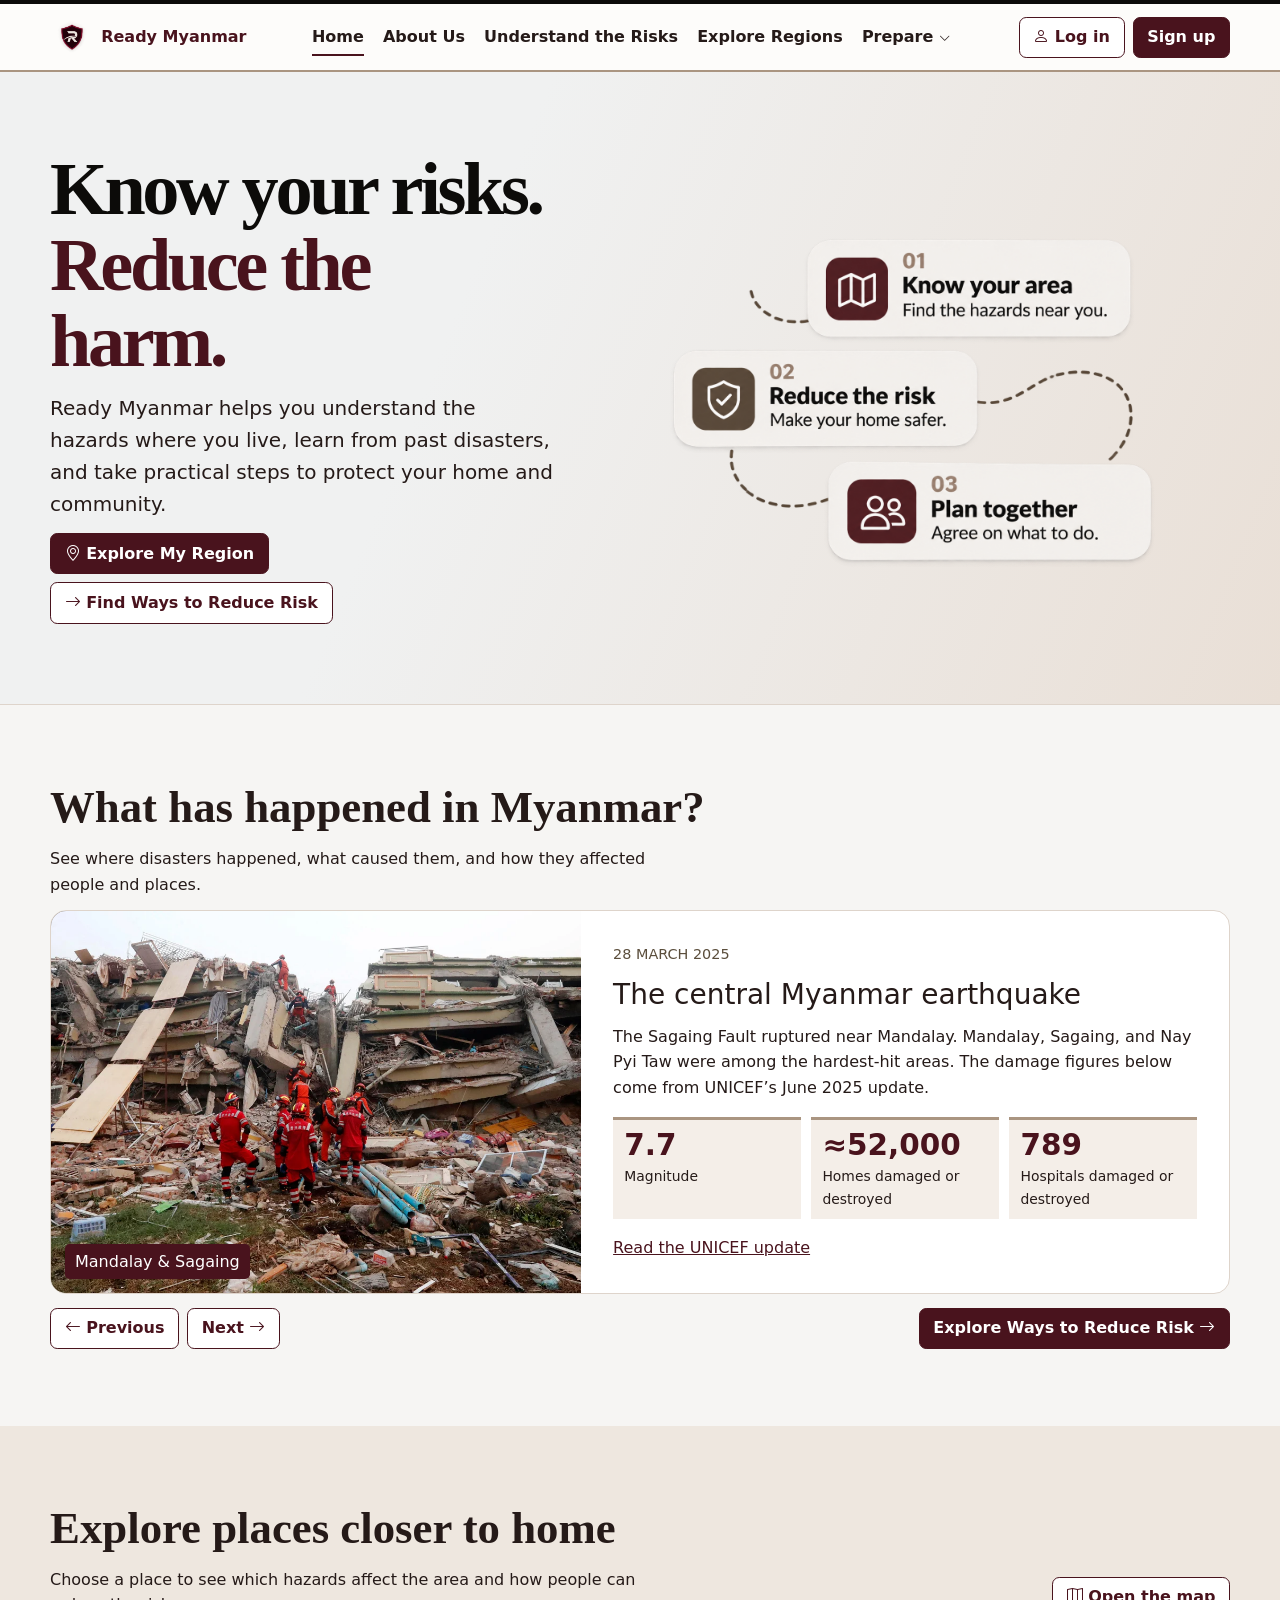
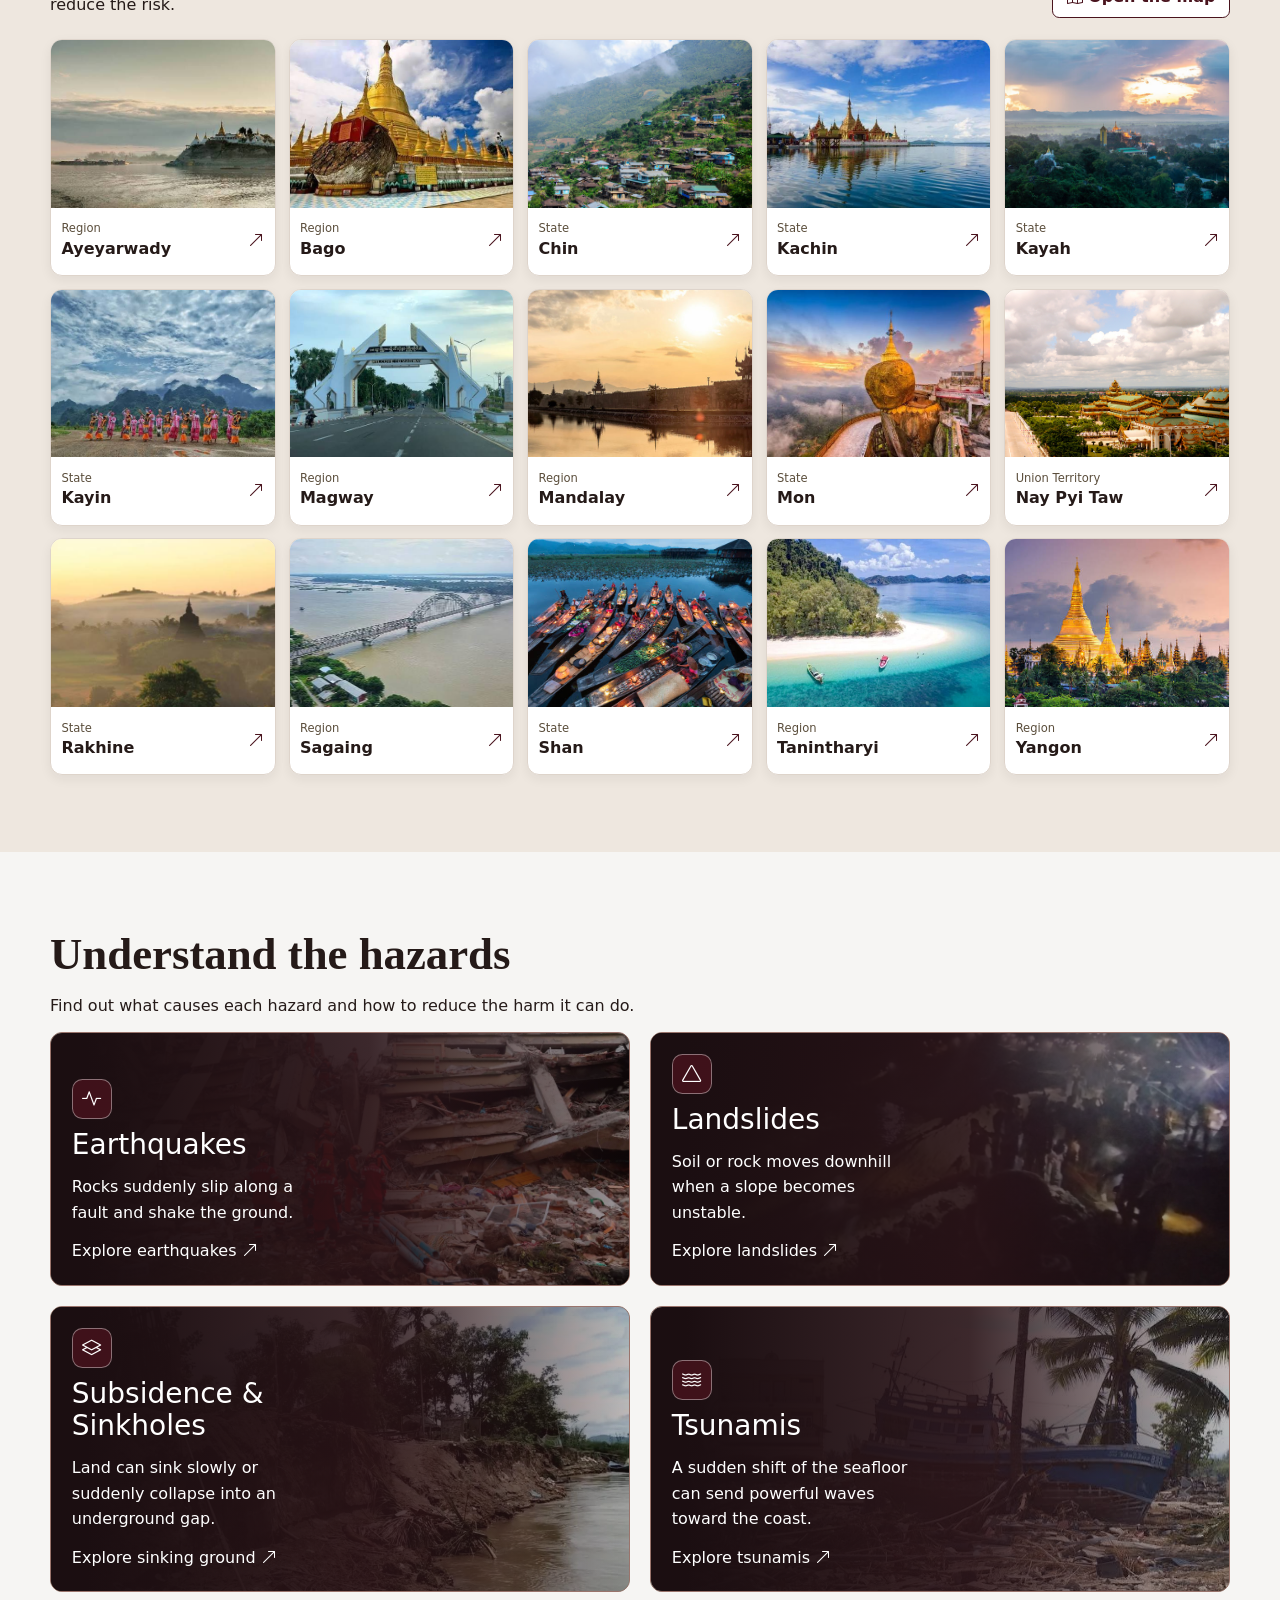
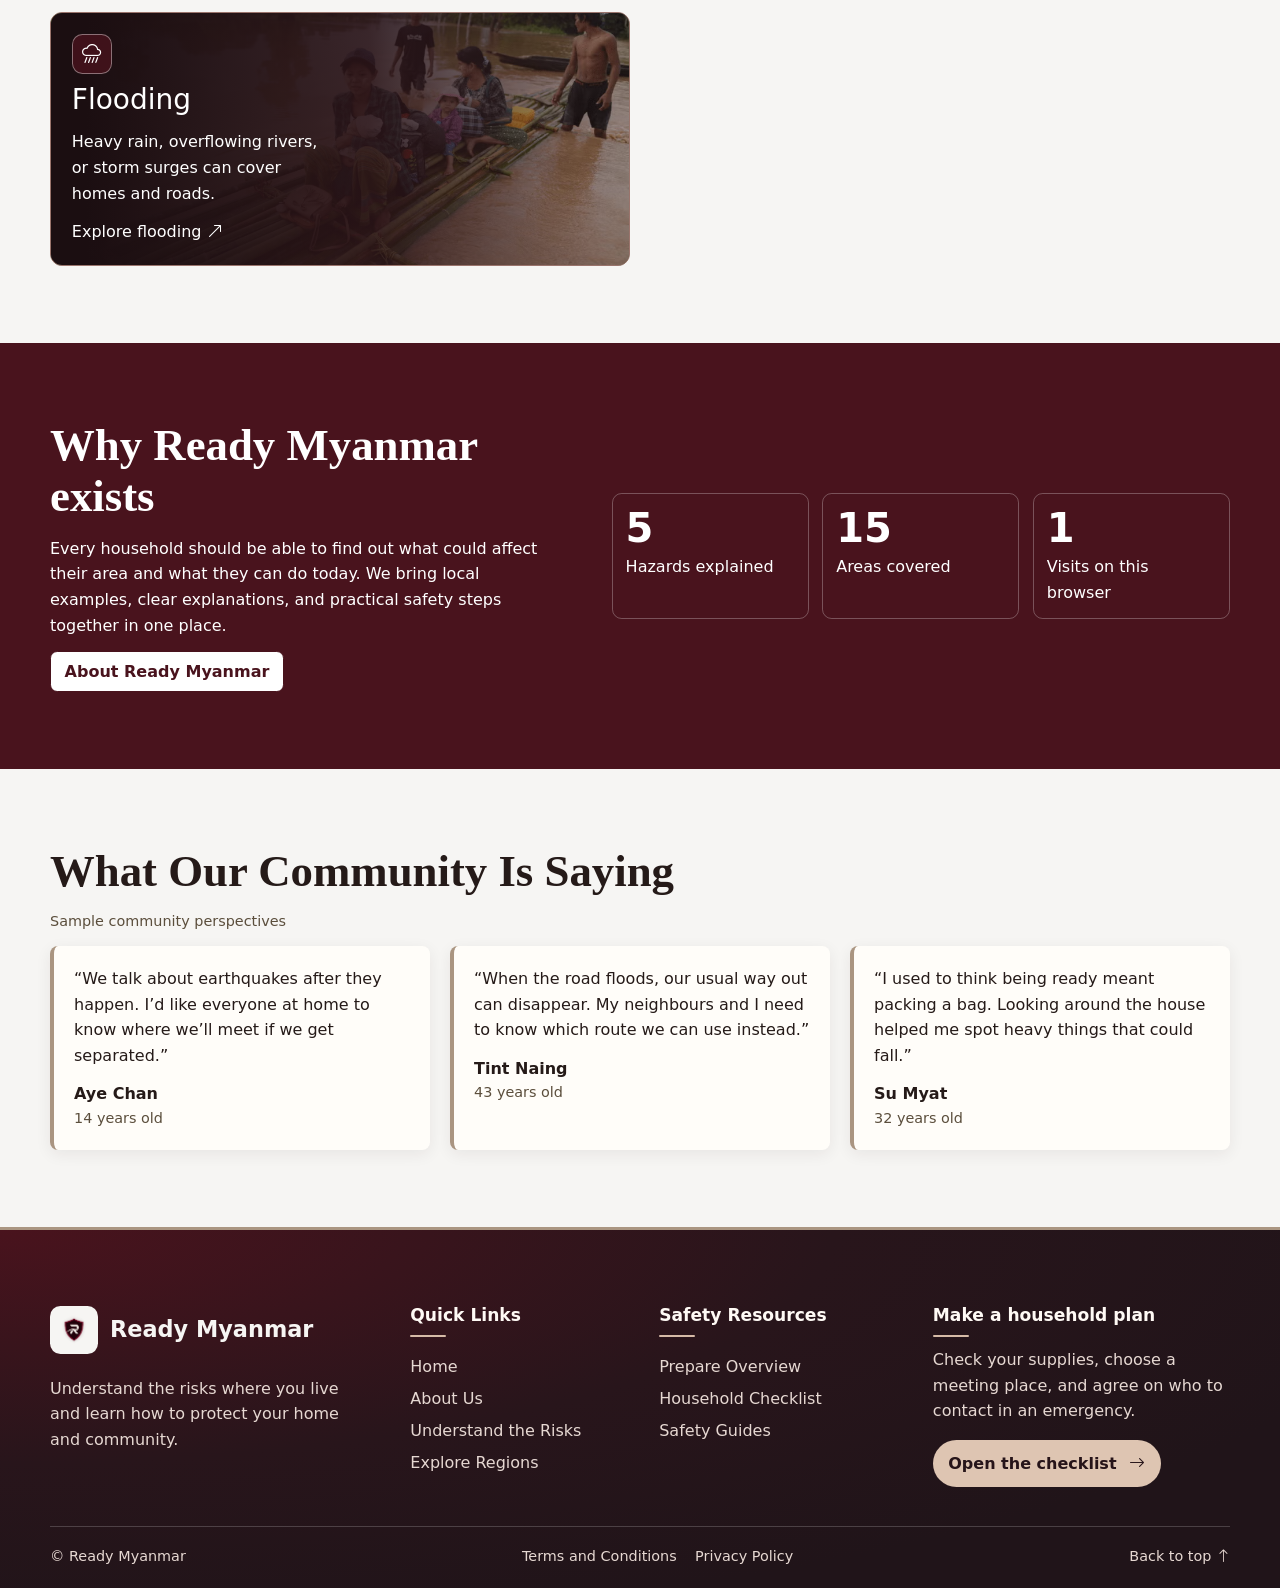
==== index.html @ cfaf2994 "Add files via upload" ====
<!DOCTYPE html>
<html lang="en">
<head>
    <meta charset="UTF-8">
    <meta name="viewport" content="width=device-width, initial-scale=1">
    <meta name="description" content="Explore Myanmar's disaster risks and find practical ways to reduce harm at home and in your community.">
    <title>Ready Myanmar | Reduce Disaster Risk</title>

    <link rel="icon" href="images/ready-myanmar-logo.png">
    <link rel="stylesheet" href="https://cdn.jsdelivr.net/npm/bootstrap@5.3.3/dist/css/bootstrap.min.css">
    <link rel="stylesheet" href="https://cdn.jsdelivr.net/npm/bootstrap-icons@1.11.3/font/bootstrap-icons.min.css">
    <link rel="stylesheet" href="https://cdn.jsdelivr.net/npm/aos@2.3.4/dist/aos.css">
    <link rel="stylesheet" href="style.css">

    <script src="https://cdn.jsdelivr.net/npm/aos@2.3.4/dist/aos.js" defer></script>
    <script src="script.js" defer></script>
</head>

<body id="top">
    <a class="skip-link" href="#main">Skip to content</a>

    <header id="siteHeader">
        <nav class="site-nav" aria-label="Main navigation">
            <div class="container nav-layout">
                <a class="site-brand" href="index.html">
                    <img class="site-logo" src="images/ready-myanmar-logo.png" width="44" height="44" alt="">
                    <span>Ready Myanmar</span>
                </a>

                <button class="btn btn-outline-success menu-button" id="menuButton" type="button"
                    aria-controls="mainMenu" aria-expanded="false">
                    <i class="bi bi-list" aria-hidden="true"></i> Menu
                </button>

                <div class="main-menu" id="mainMenu">
                    <ul class="nav-list">
                        <li><a class="menu-link" href="index.html">Home</a></li>
                        <li><a class="menu-link" href="about us.html">About Us</a></li>
                        <li><a class="menu-link" href="risk.html">Understand the Risks</a></li>
                        <li><a class="menu-link" href="region.html">Explore Regions</a></li>
                        <li>
                            <details class="nav-dropdown">
                                <summary class="menu-link">
                                    Prepare <i class="bi bi-chevron-down" aria-hidden="true"></i>
                                </summary>
                                <div class="dropdown-panel">
                                    <a href="prepare.html">Prepare Overview</a>
                                    <a href="list.html">Household Checklist</a>
                                    <a href="guide.html">Safety Guides</a>
                                </div>
                            </details>
                        </li>
                    </ul>

                    <div class="d-flex flex-wrap align-items-center gap-2 button-row" id="guestActions">
                        <button class="btn btn-outline-success" type="button" data-open="loginDialog">
                            <i class="bi bi-person" aria-hidden="true"></i> Log in
                        </button>
                        <button class="btn btn-success" type="button" data-open="signupDialog">
                            Sign up
                        </button>
                    </div>

                    <details class="nav-dropdown account-menu" id="memberActions" hidden>
                        <summary class="btn btn-outline-success account-toggle">
                            <span class="account-initial" id="accountInitial" aria-hidden="true"></span>
                            <span id="accountName"></span>
                            <i class="bi bi-chevron-down" aria-hidden="true"></i>
                        </summary>
                        <div class="dropdown-panel">
                            <button type="button" data-open="signupDialog">
                                <i class="bi bi-person-plus" aria-hidden="true"></i> Create new account
                            </button>
                            <button type="button" id="logoutButton">
                                <i class="bi bi-box-arrow-right" aria-hidden="true"></i> Log out
                            </button>
                        </div>
                    </details>
                </div>
            </div>
        </nav>

        <dialog class="site-dialog" id="loginDialog" aria-labelledby="loginHeading">
            <div class="dialog-heading">
                <h2 id="loginHeading">Log in</h2>
                <button class="dialog-close" type="button" data-close>
                    <i class="bi bi-x-lg" aria-hidden="true"></i> Close
                </button>
            </div>

            <form class="account-form" data-auth="login" novalidate>
                <label for="loginEmail">Email</label>
                <input class="form-control" id="loginEmail" name="email" type="email"
                    autocomplete="email" maxlength="254" required>

                <label for="loginPassword">Password</label>
                <input class="form-control" id="loginPassword" name="password" type="password"
                    autocomplete="current-password" maxlength="128" required>

                <button class="btn btn-success" type="submit">Log in</button>
            </form>
        </dialog>

        <dialog class="site-dialog" id="signupDialog" aria-labelledby="signupHeading">
            <div class="dialog-heading">
                <h2 id="signupHeading">Create an account</h2>
                <button class="dialog-close" type="button" data-close>
                    <i class="bi bi-x-lg" aria-hidden="true"></i> Close
                </button>
            </div>

            <p>Use a test password. This demo account is saved in this browser.</p>

            <form class="account-form" data-auth="signup" novalidate>
                <label for="signupName">Name</label>
                <input class="form-control" id="signupName" name="displayName"
                    autocomplete="name" maxlength="50" required>

                <label for="signupEmail">Email</label>
                <input class="form-control" id="signupEmail" name="email" type="email"
                    autocomplete="email" maxlength="254" required>

                <label for="signupPassword">Password (at least 8 characters)</label>
                <input class="form-control" id="signupPassword" name="password" type="password"
                    autocomplete="new-password" minlength="8" maxlength="128" required>

                <label for="signupConfirm">Confirm password</label>
                <input class="form-control" id="signupConfirm" name="confirmation" type="password"
                    autocomplete="new-password" maxlength="128" required>

                <button class="btn btn-success" type="submit">Create account</button>
            </form>
        </dialog>
    </header>

    <main id="main">
        <section class="home-hero">
            <div class="container page-section">
                <div class="split-layout">
                    <div class="split-column" data-aos="fade-up">
                        <h1 class="hero-title">Know your risks.<br><span>Reduce the harm.</span></h1>
                        <p class="lead">Ready Myanmar helps you understand the hazards where you live, learn from past disasters, and take practical steps to protect your home and community.</p>

                        <div class="d-flex flex-wrap align-items-center gap-2 button-row">
                            <a class="btn btn-success" href="region.html">
                                <i class="bi bi-geo-alt" aria-hidden="true"></i> Explore My Region
                            </a>
                            <a class="btn btn-outline-success" href="prepare.html">
                                <i class="bi bi-arrow-right" aria-hidden="true"></i> Find Ways to Reduce Risk
                            </a>
                        </div>
                    </div>

                    <figure class="guide-frame" data-aos="fade-up" data-aos-delay="100">
                        <img src="images/ready-myanmar-guide.png" width="1536" height="1024"
                            fetchpriority="high"
                            alt="Know your area: find the hazards near you. Reduce the risk: make your home safer. Plan together: agree on what to do.">
                    </figure>
                </div>
            </div>
        </section>

        <section class="container page-section" aria-labelledby="eventsHeading">
            <div data-aos="fade-up">
                <h2 class="section-title" id="eventsHeading">What has happened in Myanmar?</h2>
                <p class="home-intro">See where disasters happened, what caused them, and how they affected people and places.</p>
            </div>

            <div id="eventSlider" role="region" aria-label="Five Myanmar hazard examples">
                <article class="slide-panel">
                    <div class="home-story">
                        <figure class="story-photo">
                            <img src="images/disaster earthquake 01 homepage.jpg" alt="Photograph showing earthquake damage">
                            <figcaption>Mandalay &amp; Sagaing</figcaption>
                        </figure>

                        <div class="story-copy">
                            <p class="story-date">28 March 2025</p>
                            <h3>The central Myanmar earthquake</h3>
                            <p>The Sagaing Fault ruptured near Mandalay. Mandalay, Sagaing, and Nay Pyi Taw were among the hardest-hit areas. The damage figures below come from UNICEF’s June 2025 update.</p>

                            <dl class="event-stats">
                                <div>
                                    <dt><span data-count="7.7">7.7</span></dt>
                                    <dd>Magnitude</dd>
                                </div>
                                <div>
                                    <dt>≈<span data-count="52000">52,000</span></dt>
                                    <dd>Homes damaged or destroyed</dd>
                                </div>
                                <div>
                                    <dt><span data-count="789">789</span></dt>
                                    <dd>Hospitals damaged or destroyed</dd>
                                </div>
                            </dl>

                            <a href="https://myanmar.un.org/en/296356-unicef-myanmar-earthquake-flash-update-no-15">Read the UNICEF update</a>
                        </div>
                    </div>
                </article>

                <article class="slide-panel" hidden>
                    <div class="home-story">
                        <figure class="story-photo">
                            <img src="images/hpakant-landslide.jpg" alt="Photograph illustrating an unstable slope">
                            <figcaption>Hpakant, Kachin</figcaption>
                        </figure>

                        <div class="story-copy">
                            <p class="story-date">2 July 2020</p>
                            <h3>The Hpakant landslide</h3>
                            <p>A slope collapsed at the Wai Khar jade mine. Heavy rain can weaken slopes, and excavation can change their stability. People working or living below unstable slopes are especially exposed.</p>

                            <dl class="event-stats">
                                <div>
                                    <dt>≥<span data-count="172">172</span></dt>
                                    <dd>Miners died</dd>
                                </div>
                                <div>
                                    <dt><span data-count="20">20</span></dt>
                                    <dd>Years of changes at the mine studied</dd>
                                </div>
                            </dl>

                            <a href="https://earthobservatory.sg/research/publications/the-2020-hpakant-jade-mine-disaster-myanmar-a-multi-sensor-investigation-for-slope-failure">Read the landslide investigation</a><br>
                            <a href="https://www.earth.sinica.edu.tw/index.php/en/research/fields/detail/51">See how researchers studied the site</a>
                        </div>
                    </div>
                </article>

                <article class="slide-panel" hidden>
                    <div class="home-story">
                        <figure class="story-photo">
                            <img src="images/yangon-subsidence.jpg" alt="Photograph illustrating how sinking ground can affect built-up areas">
                            <figcaption>Yangon</figcaption>
                        </figure>

                        <div class="story-copy">
                            <p class="story-date">Study published in 2018</p>
                            <h3>Sinking ground in Yangon</h3>
                            <p>Satellite measurements showed that parts of Yangon were slowly sinking. Researchers linked much of this movement to groundwater pumping. A sinkhole can form if water dissolves rock below the surface and the ground gives way.</p>

                            <dl class="event-stats">
                                <div>
                                    <dt><span data-count="4">4</span></dt>
                                    <dd>Zones with marked differences in ground movement</dd>
                                </div>
                                <div>
                                    <dt>&gt;<span data-count="20">20</span></dt>
                                    <dd>mm per year difference in vertical movement in those zones</dd>
                                </div>
                            </dl>

                            <a href="https://research.tudelft.nl/en/publications/monitoring-land-subsidence-in-yangon-myanmar-using-sentinel-1-per/">Read the Yangon study</a>
                        </div>
                    </div>
                </article>

                <article class="slide-panel" hidden>
                    <div class="home-story">
                        <figure class="story-photo">
                            <img src="images/tsunami-coast.jpg" alt="Photograph of a low-lying coastal area">
                            <figcaption>Ayeyarwady Delta &amp; Tanintharyi coast</figcaption>
                        </figure>

                        <div class="story-copy">
                            <p class="story-date">26 December 2004</p>
                            <h3>The Indian Ocean tsunami</h3>
                            <p>A major undersea earthquake off Sumatra moved the seafloor and sent waves across the Indian Ocean. In low-lying coastal communities, those waves can carry water far inland.</p>

                            <dl class="event-stats">
                                <div>
                                    <dt><span data-count="0.4">0.4</span>–<span data-count="2.9">2.9</span></dt>
                                    <dd>Metres of measured tsunami height</dd>
                                </div>
                                <div>
                                    <dt><span data-count="22">22</span></dt>
                                    <dd>Sites surveyed along Myanmar’s coast</dd>
                                </div>
                            </dl>

                            <a href="https://link.springer.com/article/10.1186/BF03353384">Read the coastal survey</a>
                        </div>
                    </div>
                </article>

                <article class="slide-panel" hidden>
                    <div class="home-story">
                        <figure class="story-photo">
                            <img src="images/disaster flooding 02 homepage.jpg" alt="Photograph showing flood impacts">
                            <figcaption>Bago, Kayin, Mandalay &amp; other areas</figcaption>
                        </figure>

                        <div class="story-copy">
                            <p class="story-date">September 2024</p>
                            <h3>Floods after heavy monsoon rain</h3>
                            <p>Heavy monsoon rain and the remnants of Typhoon Yagi caused widespread flooding. Low-lying areas and riverside communities are particularly exposed when water rises. These figures come from the UN’s 27 September 2024 report.</p>

                            <dl class="event-stats">
                                <div>
                                    <dt>≈<span data-count="1000000">1,000,000</span></dt>
                                    <dd>People affected</dd>
                                </div>
                                <div>
                                    <dt><span data-count="70">70</span></dt>
                                    <dd>Townships affected</dd>
                                </div>
                                <div>
                                    <dt>&gt;<span data-count="360">360</span></dt>
                                    <dd>Reported drowning deaths</dd>
                                </div>
                            </dl>

                            <a href="https://myanmar.un.org/en/279958-myanmar-flood-situation-report-3-27-september-2024">Read the UN flood report</a>
                        </div>
                    </div>
                </article>
            </div>

            <div class="d-flex flex-wrap align-items-center gap-2 button-row event-controls">
                <button class="btn btn-outline-success" type="button" data-slider="eventSlider"
                    data-direction="-1" aria-controls="eventSlider">
                    <i class="bi bi-arrow-left" aria-hidden="true"></i> Previous
                </button>
                <button class="btn btn-outline-success" type="button" data-slider="eventSlider"
                    data-direction="1" aria-controls="eventSlider">
                    Next <i class="bi bi-arrow-right" aria-hidden="true"></i>
                </button>
                <a class="btn btn-success prepare-link" href="prepare.html">
                    Explore Ways to Reduce Risk <i class="bi bi-arrow-right" aria-hidden="true"></i>
                </a>
            </div>
        </section>

        <section class="home-tinted page-section" aria-labelledby="regionsHeading">
            <div class="container">
                <div class="section-heading">
                    <div>
                        <h2 class="section-title" id="regionsHeading">Explore places closer to home</h2>
                        <p class="home-intro">Choose a place to see which hazards affect the area and how people can reduce the risk.</p>
                    </div>
                    <a class="btn btn-outline-success" href="region.html">
                        <i class="bi bi-map" aria-hidden="true"></i> Open the map
                    </a>
                </div>

                <div class="home-region-grid" data-aos="fade-up">
                    <a class="region-tile" href="region.html#ayeyarwady">
                        <img src="images/ayeyarwady.jpg" alt="" loading="lazy">
                        <div class="region-label">
                            <div><small>Region</small><strong>Ayeyarwady</strong></div>
                            <i class="bi bi-arrow-up-right" aria-hidden="true"></i>
                        </div>
                    </a>
                    <a class="region-tile" href="region.html#bago">
                        <img src="images/bago.jpg" alt="" loading="lazy">
                        <div class="region-label">
                            <div><small>Region</small><strong>Bago</strong></div>
                            <i class="bi bi-arrow-up-right" aria-hidden="true"></i>
                        </div>
                    </a>
                    <a class="region-tile" href="region.html#chin">
                        <img src="images/chin.jpg" alt="" loading="lazy">
                        <div class="region-label">
                            <div><small>State</small><strong>Chin</strong></div>
                            <i class="bi bi-arrow-up-right" aria-hidden="true"></i>
                        </div>
                    </a>
                    <a class="region-tile" href="region.html#kachin">
                        <img src="images/kachin.jpg" alt="" loading="lazy">
                        <div class="region-label">
                            <div><small>State</small><strong>Kachin</strong></div>
                            <i class="bi bi-arrow-up-right" aria-hidden="true"></i>
                        </div>
                    </a>
                    <a class="region-tile" href="region.html#kayah">
                        <img src="images/kayah.jpg" alt="" loading="lazy">
                        <div class="region-label">
                            <div><small>State</small><strong>Kayah</strong></div>
                            <i class="bi bi-arrow-up-right" aria-hidden="true"></i>
                        </div>
                    </a>
                    <a class="region-tile" href="region.html#kayin">
                        <img src="images/kayin.jpg" alt="" loading="lazy">
                        <div class="region-label">
                            <div><small>State</small><strong>Kayin</strong></div>
                            <i class="bi bi-arrow-up-right" aria-hidden="true"></i>
                        </div>
                    </a>
                    <a class="region-tile" href="region.html#magway">
                        <img src="images/magway.jpg" alt="" loading="lazy">
                        <div class="region-label">
                            <div><small>Region</small><strong>Magway</strong></div>
                            <i class="bi bi-arrow-up-right" aria-hidden="true"></i>
                        </div>
                    </a>
                    <a class="region-tile" href="region.html#mandalay">
                        <img src="images/mandalay.jpg" alt="" loading="lazy">
                        <div class="region-label">
                            <div><small>Region</small><strong>Mandalay</strong></div>
                            <i class="bi bi-arrow-up-right" aria-hidden="true"></i>
                        </div>
                    </a>
                    <a class="region-tile" href="region.html#mon">
                        <img src="images/mon.jpg" alt="" loading="lazy">
                        <div class="region-label">
                            <div><small>State</small><strong>Mon</strong></div>
                            <i class="bi bi-arrow-up-right" aria-hidden="true"></i>
                        </div>
                    </a>
                    <a class="region-tile" href="region.html#nay-pyi-taw">
                        <img src="images/nay-pyi-taw.jpg" alt="" loading="lazy">
                        <div class="region-label">
                            <div><small>Union Territory</small><strong>Nay Pyi Taw</strong></div>
                            <i class="bi bi-arrow-up-right" aria-hidden="true"></i>
                        </div>
                    </a>
                    <a class="region-tile" href="region.html#rakhine">
                        <img src="images/rakhine.jpg" alt="" loading="lazy">
                        <div class="region-label">
                            <div><small>State</small><strong>Rakhine</strong></div>
                            <i class="bi bi-arrow-up-right" aria-hidden="true"></i>
                        </div>
                    </a>
                    <a class="region-tile" href="region.html#sagaing">
                        <img src="images/sagaing.jpg" alt="" loading="lazy">
                        <div class="region-label">
                            <div><small>Region</small><strong>Sagaing</strong></div>
                            <i class="bi bi-arrow-up-right" aria-hidden="true"></i>
                        </div>
                    </a>
                    <a class="region-tile" href="region.html#shan">
                        <img src="images/shan.jpg" alt="" loading="lazy">
                        <div class="region-label">
                            <div><small>State</small><strong>Shan</strong></div>
                            <i class="bi bi-arrow-up-right" aria-hidden="true"></i>
                        </div>
                    </a>
                    <a class="region-tile" href="region.html#tanintharyi">
                        <img src="images/tanintharyi.jpg" alt="" loading="lazy">
                        <div class="region-label">
                            <div><small>Region</small><strong>Tanintharyi</strong></div>
                            <i class="bi bi-arrow-up-right" aria-hidden="true"></i>
                        </div>
                    </a>
                    <a class="region-tile" href="region.html#yangon">
                        <img src="images/yangon.jpg" alt="" loading="lazy">
                        <div class="region-label">
                            <div><small>Region</small><strong>Yangon</strong></div>
                            <i class="bi bi-arrow-up-right" aria-hidden="true"></i>
                        </div>
                    </a>
                </div>
            </div>
        </section>

        <section class="container page-section" aria-labelledby="hazardsHeading">
            <h2 class="section-title" id="hazardsHeading">Understand the hazards</h2>
            <p class="home-intro">Find out what causes each hazard and how to reduce the harm it can do.</p>

            <div class="card-grid" data-aos="fade-up">
                <a class="hazard-tile" href="risk.html#earthquakes">
                    <img src="images/disaster earthquake 01 homepage.jpg" alt="" loading="lazy">
                    <div>
                        <i class="bi bi-activity hazard-icon" aria-hidden="true"></i>
                        <h3>Earthquakes</h3>
                        <p>Rocks suddenly slip along a fault and shake the ground.</p>
                        <span>Explore earthquakes <i class="bi bi-arrow-up-right" aria-hidden="true"></i></span>
                    </div>
                </a>

                <a class="hazard-tile" href="risk.html#landslides">
                    <img src="images/hpakant-landslide.jpg" alt="" loading="lazy">
                    <div>
                        <i class="bi bi-triangle hazard-icon" aria-hidden="true"></i>
                        <h3>Landslides</h3>
                        <p>Soil or rock moves downhill when a slope becomes unstable.</p>
                        <span>Explore landslides <i class="bi bi-arrow-up-right" aria-hidden="true"></i></span>
                    </div>
                </a>

                <a class="hazard-tile" href="risk.html#subsidence">
                    <img src="images/yangon-subsidence.jpg" alt="" loading="lazy">
                    <div>
                        <i class="bi bi-layers hazard-icon" aria-hidden="true"></i>
                        <h3>Subsidence &amp; Sinkholes</h3>
                        <p>Land can sink slowly or suddenly collapse into an underground gap.</p>
                        <span>Explore sinking ground <i class="bi bi-arrow-up-right" aria-hidden="true"></i></span>
                    </div>
                </a>

                <a class="hazard-tile" href="risk.html#tsunamis">
                    <img src="images/tsunami-coast.jpg" alt="" loading="lazy">
                    <div>
                        <i class="bi bi-water hazard-icon" aria-hidden="true"></i>
                        <h3>Tsunamis</h3>
                        <p>A sudden shift of the seafloor can send powerful waves toward the coast.</p>
                        <span>Explore tsunamis <i class="bi bi-arrow-up-right" aria-hidden="true"></i></span>
                    </div>
                </a>

                <a class="hazard-tile" href="risk.html#flooding">
                    <img src="images/disaster flooding 02 homepage.jpg" alt="" loading="lazy">
                    <div>
                        <i class="bi bi-cloud-rain-heavy hazard-icon" aria-hidden="true"></i>
                        <h3>Flooding</h3>
                        <p>Heavy rain, overflowing rivers, or storm surges can cover homes and roads.</p>
                        <span>Explore flooding <i class="bi bi-arrow-up-right" aria-hidden="true"></i></span>
                    </div>
                </a>
            </div>
        </section>

        <section class="home-purpose page-section" aria-labelledby="purposeHeading">
            <div class="container split-layout">
                <div class="split-column">
                    <h2 class="section-title" id="purposeHeading">Why Ready Myanmar exists</h2>
                    <p>Every household should be able to find out what could affect their area and what they can do today. We bring local examples, clear explanations, and practical safety steps together in one place.</p>
                    <a class="btn btn-light" href="about us.html">About Ready Myanmar</a>
                </div>

                <dl class="site-stats" data-aos="fade-up">
                    <div>
                        <dt><span data-count="5">5</span></dt>
                        <dd>Hazards explained</dd>
                    </div>
                    <div>
                        <dt><span data-count="15">15</span></dt>
                        <dd>Areas covered</dd>
                    </div>
                    <div id="visitStat" hidden>
                        <dt id="visitCount" data-count></dt>
                        <dd>Visits on this browser</dd>
                    </div>
                </dl>
            </div>
        </section>

        <section class="container page-section" aria-labelledby="communityHeading">
            <h2 class="section-title" id="communityHeading">What Our Community Is Saying</h2>
            <p class="community-note">Sample community perspectives</p>

            <div class="card-grid" data-aos="fade-up">
                <figure class="home-quote">
                    <blockquote>“We talk about earthquakes after they happen. I’d like everyone at home to know where we’ll meet if we get separated.”</blockquote>
                    <figcaption>
                        <strong>Aye Chan</strong>
                        <span>14 years old</span>
                    </figcaption>
                </figure>

                <figure class="home-quote">
                    <blockquote>“When the road floods, our usual way out can disappear. My neighbours and I need to know which route we can use instead.”</blockquote>
                    <figcaption>
                        <strong>Tint Naing</strong>
                        <span>43 years old</span>
                    </figcaption>
                </figure>

                <figure class="home-quote">
                    <blockquote>“I used to think being ready meant packing a bag. Looking around the house helped me spot heavy things that could fall.”</blockquote>
                    <figcaption>
                        <strong>Su Myat</strong>
                        <span>32 years old</span>
                    </figcaption>
                </figure>
            </div>
        </section>
    </main>

    <footer class="home-footer">
        <div class="container">
            <div class="footer-layout">
                <div class="footer-intro">
                    <a class="footer-brand" href="index.html">
                        <img src="images/ready-myanmar-logo.png" width="48" height="48" alt="">
                        <span>Ready Myanmar</span>
                    </a>
                    <p>Understand the risks where you live and learn how to protect your home and community.</p>
                </div>

                <nav class="footer-links" aria-labelledby="footerQuickLinks">
                    <h2 class="footer-heading" id="footerQuickLinks">Quick Links</h2>
                    <a href="index.html">Home</a>
                    <a href="about us.html">About Us</a>
                    <a href="risk.html">Understand the Risks</a>
                    <a href="region.html">Explore Regions</a>
                </nav>

                <nav class="footer-links" aria-labelledby="footerResources">
                    <h2 class="footer-heading" id="footerResources">Safety Resources</h2>
                    <a href="prepare.html">Prepare Overview</a>
                    <a href="list.html">Household Checklist</a>
                    <a href="guide.html">Safety Guides</a>
                </nav>

                <div class="footer-action">
                    <h2 class="footer-heading">Make a household plan</h2>
                    <p>Check your supplies, choose a meeting place, and agree on who to contact in an emergency.</p>
                    <a class="footer-cta" href="list.html">
                        Open the checklist <i class="bi bi-arrow-right" aria-hidden="true"></i>
                    </a>
                </div>
            </div>

            <div class="footer-bottom">
                <p>© Ready Myanmar</p>

                <div class="footer-legal">
                    <button class="footer-button" type="button" data-open="termsDialog">Terms and Conditions</button>
                    <button class="footer-button" type="button" data-open="privacyDialog">Privacy Policy</button>
                </div>

                <a class="footer-top" href="#top">
                    Back to top <i class="bi bi-arrow-up" aria-hidden="true"></i>
                </a>
            </div>
        </div>
    </footer>

    <dialog class="site-dialog" id="termsDialog" aria-labelledby="termsHeading">
        <div class="dialog-heading">
            <h2 id="termsHeading">Terms and Conditions</h2>
            <button class="dialog-close" type="button" data-close>
                <i class="bi bi-x-lg" aria-hidden="true"></i> Close
            </button>
        </div>
        <p>Ready Myanmar provides general information about disaster risk. During emergencies, follow local warnings and instructions from emergency responders.</p>
    </dialog>

    <dialog class="site-dialog" id="privacyDialog" aria-labelledby="privacyHeading">
        <div class="dialog-heading">
            <h2 id="privacyHeading">Privacy Policy</h2>
            <button class="dialog-close" type="button" data-close>
                <i class="bi bi-x-lg" aria-hidden="true"></i> Close
            </button>
        </div>
        <p>This site saves demo account details, sign-in status, and your homepage load count in this browser. Clearing this site’s browser data removes those details.</p>
    </dialog>
</body>
</html>
---- style.css ----
:root {
    --ink: #251a18;
    --wine: #49131d;
    --paper: #f6f5f3;
    --line: #ded4cb;
    --night: #0c0b09;
    --taupe: #aa9581;
    --stone: #5b4e3c;
}

*, *::before, *::after { box-sizing: border-box; }
[hidden] { display: none !important; }
html { scroll-padding-top: 5.5rem; }

body {
    margin: 0;
    color: var(--ink);
    background: var(--paper);
    font: 1rem/1.6 system-ui, sans-serif;
}

h1, h2, h3, p, figure, blockquote, dl, dd { margin: 0 0 0.8rem; }
h1, h2, h3 { line-height: 1.15; }
button, input { font: inherit; }
a { color: var(--wine); }
button, summary { cursor: pointer; }

:focus-visible {
    outline: 3px solid #986028;
    outline-offset: 4px;
}

.container {
    width: min(100% - 2rem, 1180px);
    max-width: none;
    margin-inline: auto;
    padding-inline: 0;
}

.skip-link {
    position: fixed;
    z-index: 25;
    padding: 0.75rem;
    background: white;
    transform: translateY(-120%);
}

.skip-link:focus { transform: translateY(0); }

.btn {
    display: inline-block;
    padding: 0.48rem 0.85rem;
    border: 1px solid var(--wine);
    border-radius: 0.45rem;
    background: white;
    color: var(--wine);
    font-weight: 650;
    text-align: center;
    text-decoration: none;
}

.btn:hover { background: #f0e6de; }
.btn-success { background: var(--wine); color: white; }
.btn-success:hover { background: #330d16; color: white; }
.btn:disabled { opacity: 0.65; cursor: wait; }

.button-row {
    display: flex;
    align-items: center;
    flex-wrap: wrap;
    gap: 0.5rem;
}

#siteHeader {
    position: sticky;
    top: 0;
    z-index: 20;
}

.site-nav {
    border-top: 4px solid var(--night);
    border-bottom: 2px solid var(--taupe);
    background: #fdfcfa;
}

.nav-layout {
    display: flex;
    align-items: center;
    justify-content: space-between;
    flex-wrap: wrap;
    gap: 0.65rem;
    padding-block: 0.7rem;
}

.site-brand, .account-toggle {
    display: inline-flex;
    align-items: center;
    gap: 0.45rem;
}

.site-brand {
    font-weight: 750;
    text-decoration: none;
}

.site-logo {
    display: block;
    width: 2.75rem;
    height: 2.75rem;
    flex: 0 0 auto;
    object-fit: contain;
    transition: transform 230ms cubic-bezier(.2, .9, .3, 1.35);
}

.site-brand:hover .site-logo,
.site-brand:focus-visible .site-logo {
    transform: translateY(-3px);
}

.menu-link .bi, .account-toggle > .bi { font-size: 0.72rem; }
.main-menu { display: none; width: 100%; }

.main-menu.is-open {
    display: block;
    max-height: 72vh;
    overflow-y: auto;
}

.nav-list {
    margin: 0 0 0.6rem;
    padding: 0;
    list-style: none;
}

.menu-link {
    position: relative;
    display: inline-block;
    padding: 0.55rem 0.2rem;
    color: var(--ink);
    font-weight: 650;
    text-decoration: none;
}

.menu-link::after {
    position: absolute;
    inset: auto 0.2rem 0.19rem;
    height: 2px;
    background: var(--wine);
    content: "";
    transform: scaleX(0);
    transform-origin: left;
    transition: transform 180ms ease;
}

.menu-link:hover::after,
.menu-link:focus-visible::after,
.menu-link[aria-current="page"]::after,
.nav-dropdown:has([aria-current="page"]) > .menu-link::after {
    transform: scaleX(1);
}

.nav-dropdown { position: relative; }
.nav-dropdown summary { list-style: none; }
.nav-dropdown summary::-webkit-details-marker { display: none; }

.dropdown-panel {
    min-width: 11rem;
    padding: 0.4rem;
    border: 1px solid var(--line);
    border-radius: 0.5rem;
    background: white;
    box-shadow: 0 0.35rem 1rem #251a1818;
}

.dropdown-panel a,
.dropdown-panel button {
    display: block;
    width: 100%;
    padding: 0.45rem 0.6rem;
    border: 0;
    border-radius: 0.3rem;
    background: transparent;
    color: var(--ink);
    text-align: left;
    text-decoration: none;
    white-space: nowrap;
}

.dropdown-panel a:hover,
.dropdown-panel a[aria-current="page"],
.dropdown-panel button:hover {
    background: #f0e6de;
}

.account-menu .dropdown-panel { right: 0; }
.account-toggle { max-width: 100%; }

.account-initial {
    display: grid;
    place-items: center;
    width: 1.8rem;
    height: 1.8rem;
    border-radius: 50%;
    background: var(--wine);
    color: white;
}

#accountName {
    max-width: 7rem;
    overflow: hidden;
    text-overflow: ellipsis;
    white-space: nowrap;
}

.site-dialog {
    width: min(100% - 2rem, 29rem);
    padding: 1.3rem;
    border: 1px solid var(--line);
    border-radius: 0.85rem;
    background: white;
    color: var(--ink);
}

.site-dialog::backdrop { background: #160c12aa; }

.dialog-heading {
    display: flex;
    justify-content: space-between;
    align-items: start;
    gap: 1rem;
}

.dialog-heading h2 { font-size: 1.4rem; }

.dialog-close {
    flex-shrink: 0;
    padding: 0.3rem 0.55rem;
    border: 0;
    border-radius: 0.3rem;
    background: #f0e6de;
    color: var(--ink);
    font-size: 0.9rem;
}

.account-form {
    display: grid;
    gap: 0.35rem;
}

.account-form input {
    width: 100%;
    margin-bottom: 0.45rem;
    padding: 0.45rem 0.6rem;
    border: 1px solid #937966;
    border-radius: 0.35rem;
}

.account-form .btn { justify-self: start; }
.page-section { padding-block: clamp(2.5rem, 6vw, 4.8rem); }
.split-layout, .card-grid { display: grid; gap: 1.25rem; }
.split-layout { align-items: center; gap: 2rem; }
.split-column { min-width: 0; }

.hero-title, .section-title {
    font-family: Georgia, serif;
    font-weight: 700;
}

.hero-title {
    max-width: 14ch;
    color: var(--night);
    font-size: clamp(2.65rem, 5.8vw, 5.3rem);
    letter-spacing: -0.045em;
    line-height: 1.02;
}

.hero-title span { color: var(--wine); }
.section-title { font-size: clamp(1.8rem, 4vw, 2.8rem); }
.lead { font-size: clamp(1.05rem, 2vw, 1.25rem); }
.lead, .home-intro { max-width: 60ch; }

.home-hero {
    border-bottom: 1px solid var(--line);
    background: linear-gradient(112deg, #f0f1f1 36%, #e9dfd6);
}

.guide-frame { margin: 0; }

.guide-frame img {
    display: block;
    width: 100%;
    height: auto;
}

html:not(.has-aos) [data-aos] {
    opacity: 1;
    transform: none;
    pointer-events: auto;
}

.home-story {
    display: grid;
    overflow: hidden;
    border: 1px solid var(--line);
    border-radius: 1rem;
    background: white;
}

.story-copy { padding: clamp(1rem, 3vw, 2rem); }

.story-date, .community-note {
    color: var(--stone);
    font-size: 0.9rem;
}

.story-date { text-transform: uppercase; }

.story-photo {
    position: relative;
    overflow: hidden;
    min-height: 15rem;
    margin: 0;
    background: var(--stone);
}

.story-photo img, .hazard-tile img {
    position: absolute;
    inset: 0;
    display: block;
    width: 100%;
    height: 100%;
    object-fit: cover;
}

.story-photo figcaption {
    position: absolute;
    z-index: 1;
    bottom: 0.85rem;
    left: 0.85rem;
    max-width: calc(100% - 1.7rem);
    padding: 0.3rem 0.65rem;
    border-radius: 0.3rem;
    background: var(--wine);
    color: white;
}

.story-photo::after {
    position: absolute;
    inset: 0;
    background: linear-gradient(110deg, transparent 35%, #ffffff55, transparent 65%);
    content: "";
    pointer-events: none;
    transform: translateX(-115%);
}

@media (hover: hover) and (prefers-reduced-motion: no-preference) {
    .story-photo:hover::after {
        transform: translateX(115%);
        transition: transform 650ms ease;
    }
}

.event-stats {
    display: grid;
    grid-template-columns: repeat(auto-fit, minmax(7.4rem, 1fr));
    gap: 0.65rem;
    margin: 1rem 0;
}

.event-stats > div {
    padding: 0.6rem 0.7rem;
    border-top: 3px solid var(--taupe);
    background: #f4eee8;
}

.event-stats dt, .site-stats dt {
    margin: 0 0 0.2rem;
    color: var(--wine);
    font-size: clamp(1.25rem, 2.3vw, 1.9rem);
    line-height: 1.12;
    font-variant-numeric: tabular-nums;
}

.event-stats dd { margin: 0; font-size: 0.87rem; }
.event-controls { margin-top: 0.85rem; }
.home-tinted { background: #eee7df; }

.section-heading {
    display: flex;
    flex-wrap: wrap;
    align-items: end;
    justify-content: space-between;
    gap: 0.8rem;
    margin-bottom: 1.3rem;
}

.section-heading p { margin-bottom: 0; }

.home-region-grid {
    display: grid;
    grid-template-columns: repeat(auto-fit, minmax(min(100%, 8.2rem), 1fr));
    gap: 0.8rem;
}

.region-tile, .hazard-tile {
    position: relative;
    display: block;
    overflow: hidden;
    border-radius: 0.75rem;
    text-decoration: none;
}

.region-tile {
    border: 1px solid var(--line);
    background: white;
    color: var(--ink);
    box-shadow: 0 0.25rem 0.7rem #251a1810;
    transition: transform 220ms ease, box-shadow 220ms ease;
}

.region-tile img {
    display: block;
    width: 100%;
    height: auto;
    aspect-ratio: 4 / 3;
    object-fit: cover;
    background: var(--taupe);
}

.region-label {
    display: flex;
    align-items: center;
    justify-content: space-between;
    gap: 0.25rem;
    min-height: 4.2rem;
    padding: 0.65rem;
}

.region-label small {
    display: block;
    color: var(--stone);
    font-size: 0.72rem;
    line-height: 1.25;
}

.region-label > i { color: var(--wine); }
.region-tile:hover, .region-tile:focus-visible { color: var(--wine); }

.region-tile:hover {
    transform: translateY(-4px);
    box-shadow: 0 0.6rem 1rem #251a1822;
}

.hazard-tile {
    display: flex;
    align-items: flex-end;
    min-height: 14.5rem;
    padding: 1.3rem;
    border: 1px solid #9a746c;
    background: var(--stone);
    color: white;
    transition: transform 240ms cubic-bezier(.2, .9, .3, 1.3), box-shadow 240ms ease;
}

.hazard-tile::after {
    position: absolute;
    inset: 0;
    background: linear-gradient(90deg, #1b0e11 6%, #291317e8 55%, #2913174d);
    content: "";
}

.hazard-tile > div {
    position: relative;
    z-index: 1;
    max-width: 25ch;
}

.hazard-icon {
    display: inline-grid;
    place-items: center;
    width: 2.5rem;
    height: 2.5rem;
    margin-bottom: 0.65rem;
    border: 1px solid #ffffff66;
    border-radius: 0.65rem;
    background: #49131dcc;
    color: white;
    font-size: 1.2rem;
    transition: transform 240ms ease;
}

.hazard-tile img { transition: transform 260ms ease; }

.hazard-tile:hover, .hazard-tile:focus-visible {
    color: white;
    transform: translateY(-5px);
    box-shadow: 0 0.75rem 1.4rem #251a1833;
}

.hazard-tile:hover img { transform: scale(1.045); }
.hazard-tile:hover .hazard-icon { transform: rotate(-8deg); }
.hazard-tile:hover span:last-child { text-decoration: underline; }

.home-purpose { background: var(--wine); color: white; }

.site-stats {
    display: grid;
    grid-template-columns: repeat(auto-fit, minmax(7.7rem, 1fr));
    gap: 0.85rem;
    margin: 0;
}

.site-stats > div {
    padding: 0.8rem;
    border: 1px solid #ffffff45;
    border-radius: 0.6rem;
}

.site-stats dt { color: white; font-size: 2.5rem; }
.site-stats dd { margin: 0; }

.home-quote {
    height: 100%;
    margin: 0;
    padding: 1.25rem;
    border-left: 4px solid var(--taupe);
    border-radius: 0.5rem;
    background: #fffdf9;
    box-shadow: 0 0.25rem 1rem #251a1812;
}

.home-quote figcaption span {
    display: block;
    color: var(--stone);
    font-size: 0.9rem;
}

.home-footer {
    padding: clamp(2.75rem, 6vw, 4.75rem) 0 1.25rem;
    border-top: 3px solid var(--taupe);
    background: radial-gradient(ellipse at top left, #49131d 0%, #28151b 46%, #201419 80%);
    color: #f6f5f3;
}

.footer-layout {
    display: grid;
    gap: 2rem;
}

.footer-brand {
    display: inline-flex;
    align-items: center;
    gap: 0.75rem;
    color: inherit;
    font-size: 1.4rem;
    font-weight: 750;
    line-height: 1.2;
    text-decoration: none;
}

.footer-brand img {
    width: 3rem;
    height: 3rem;
    padding: 0.3rem;
    border-radius: 0.65rem;
    background: #f6f5f3;
    object-fit: contain;
}

.footer-intro p,
.footer-action p {
    max-width: 33ch;
    margin: 0.9rem 0 0;
    color: #e6d8d2;
}

.footer-links {
    display: grid;
    justify-items: start;
    align-content: start;
    gap: 0.4rem;
}

.footer-heading {
    margin: 0 0 0.65rem;
    color: #fffaf5;
    font-size: 1.07rem;
    font-weight: 750;
}

.footer-heading::after {
    display: block;
    width: 2.25rem;
    height: 2px;
    margin-top: 0.6rem;
    border-radius: 1rem;
    background: #d6bba7;
    content: "";
}

.footer-links a, .footer-top, .footer-button {
    color: #e6d8d2;
    text-decoration: none;
}

.footer-links a:hover, .footer-top:hover, .footer-button:hover {
    color: white;
    text-decoration: underline;
    text-underline-offset: 0.25em;
}

.footer-action p { margin: 0 0 1rem; }

.footer-cta {
    display: inline-flex;
    align-items: center;
    justify-content: space-between;
    gap: 0.8rem;
    padding: 0.62rem 0.9rem;
    border: 1px solid transparent;
    border-radius: 100px;
    background: #dec5b2;
    color: #261419;
    font-weight: 700;
    text-decoration: none;
    transition: background-color 160ms ease;
}

.footer-cta:hover {
    background: #f5dfcc;
    color: #261419;
}

.footer-bottom {
    display: flex;
    align-items: center;
    justify-content: space-between;
    flex-wrap: wrap;
    gap: 0.7rem 1.2rem;
    margin-top: 2.4rem;
    padding-top: 1.15rem;
    border-top: 1px solid #ffffff30;
    color: #e6d8d2;
    font-size: 0.9rem;
}

.footer-bottom p { margin: 0; }

.footer-legal {
    display: flex;
    flex-wrap: wrap;
    gap: 0.45rem 1.15rem;
}

.footer-button {
    padding: 0;
    border: 0;
    background: transparent;
    text-align: left;
}

.home-footer :focus-visible { outline-color: #ffe0ca; }

@media (min-width: 37.5rem) {
    .footer-layout { grid-template-columns: repeat(2, minmax(0, 1fr)); }
}

@media (min-width: 48rem) {
    .home-story { grid-template-columns: 0.9fr 1.1fr; min-height: 22rem; }
    .home-region-grid { grid-template-columns: repeat(5, minmax(0, 1fr)); }
    .card-grid { grid-template-columns: repeat(2, minmax(0, 1fr)); }
    #communityHeading ~ .card-grid { grid-template-columns: repeat(3, minmax(0, 1fr)); }
    .prepare-link { margin-left: auto; }
}

@media (min-width: 62rem) {
    .split-layout {
        grid-template-columns: minmax(0, 0.9fr) minmax(0, 1.1fr);
        gap: 3.5rem;
    }

    .home-hero .page-section { padding-block: 5rem; }
    .menu-button { display: none; }
    .nav-layout { flex-wrap: nowrap; }

    .main-menu, .main-menu.is-open {
        display: flex;
        align-items: center;
        justify-content: space-between;
        gap: 0.8rem;
        flex: 1;
        width: auto;
        max-height: none;
        overflow: visible;
    }

    .nav-list {
        display: flex;
        align-items: center;
        justify-content: center;
        gap: 0.8rem;
        flex: 1;
        margin: 0;
    }

    .dropdown-panel { position: absolute; top: 100%; }

    .footer-layout {
        grid-template-columns: 1.3fr 0.85fr 0.95fr 1.2fr;
        column-gap: clamp(1.4rem, 3vw, 2.8rem);
    }
}

@media (prefers-reduced-motion: reduce) {
    .menu-link::after, .site-logo, .region-tile, .hazard-tile,
    .hazard-tile img, .hazard-icon, .footer-cta {
        transition: none;
    }

    .site-brand:hover .site-logo, .site-brand:focus-visible .site-logo,
    .region-tile:hover, .hazard-tile:hover, .hazard-tile:focus-visible,
    .hazard-tile:hover img, .hazard-tile:hover .hazard-icon {
        transform: none;
    }
}
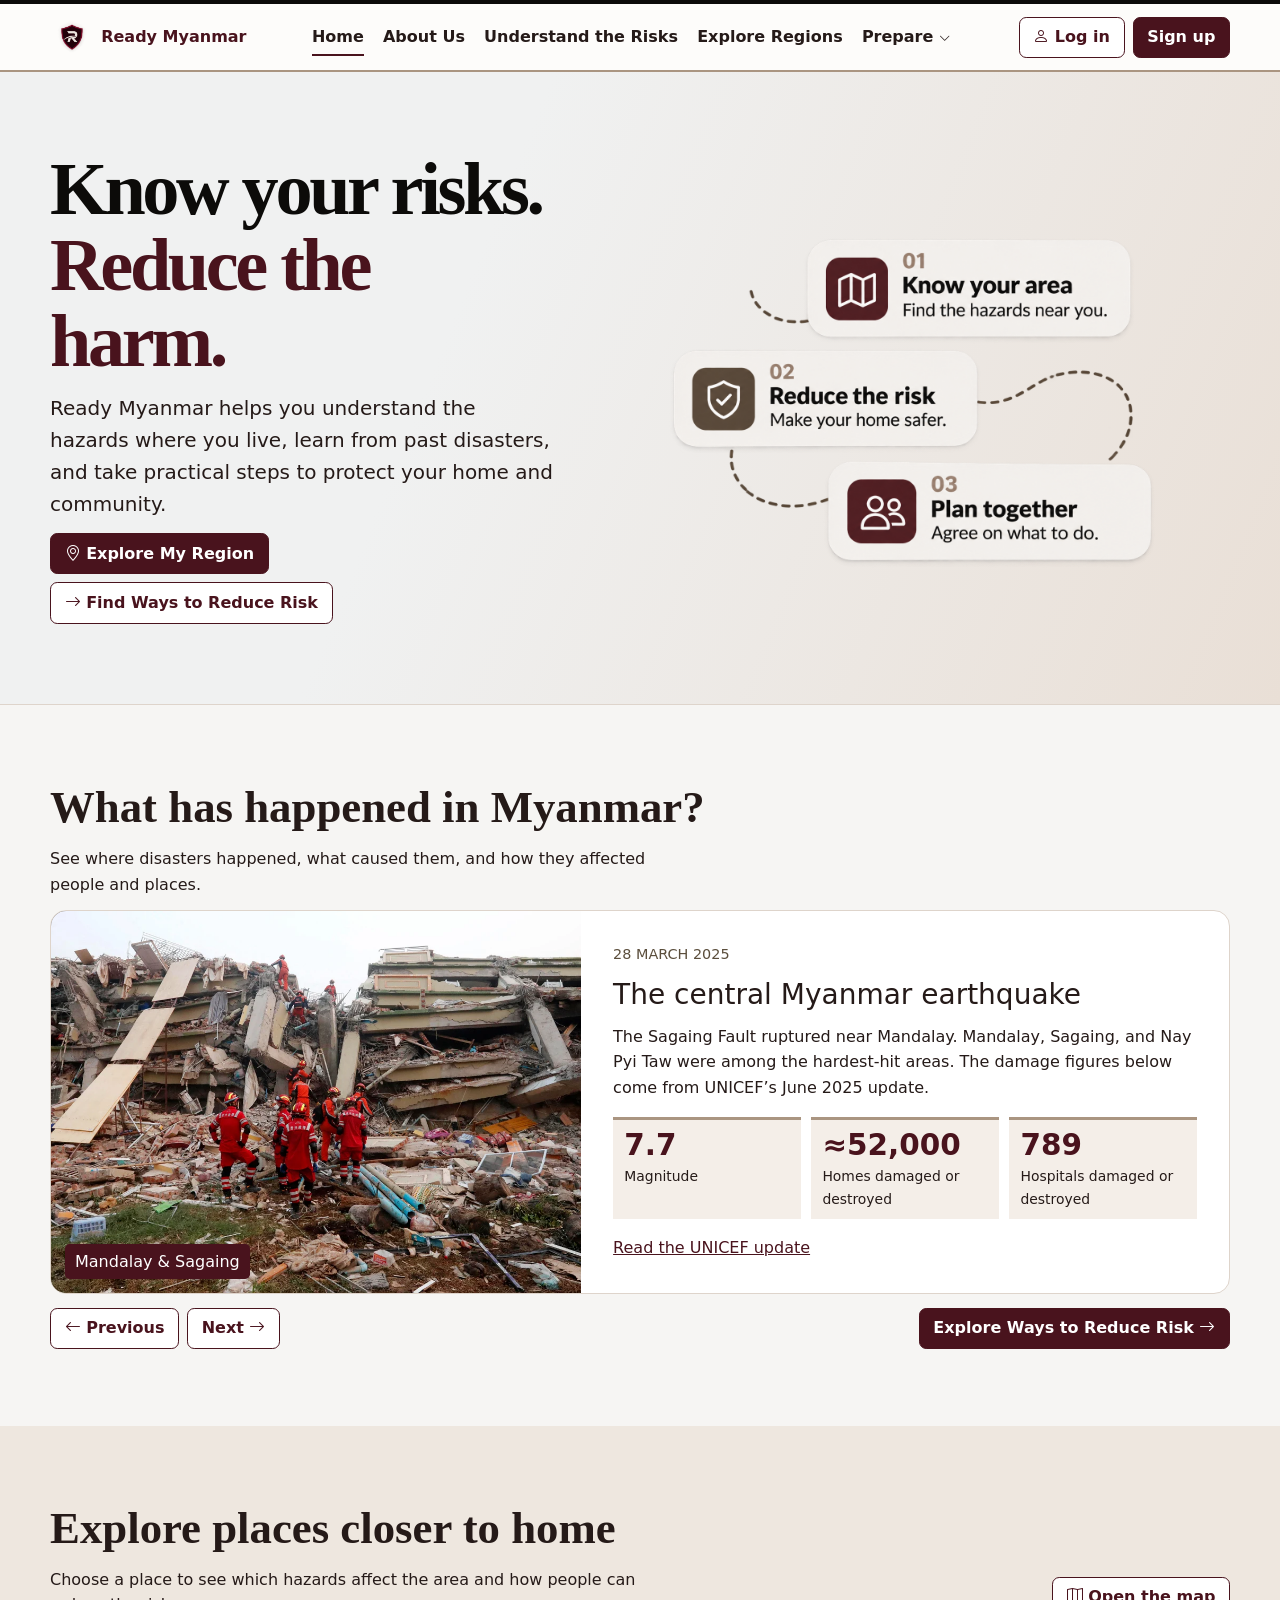
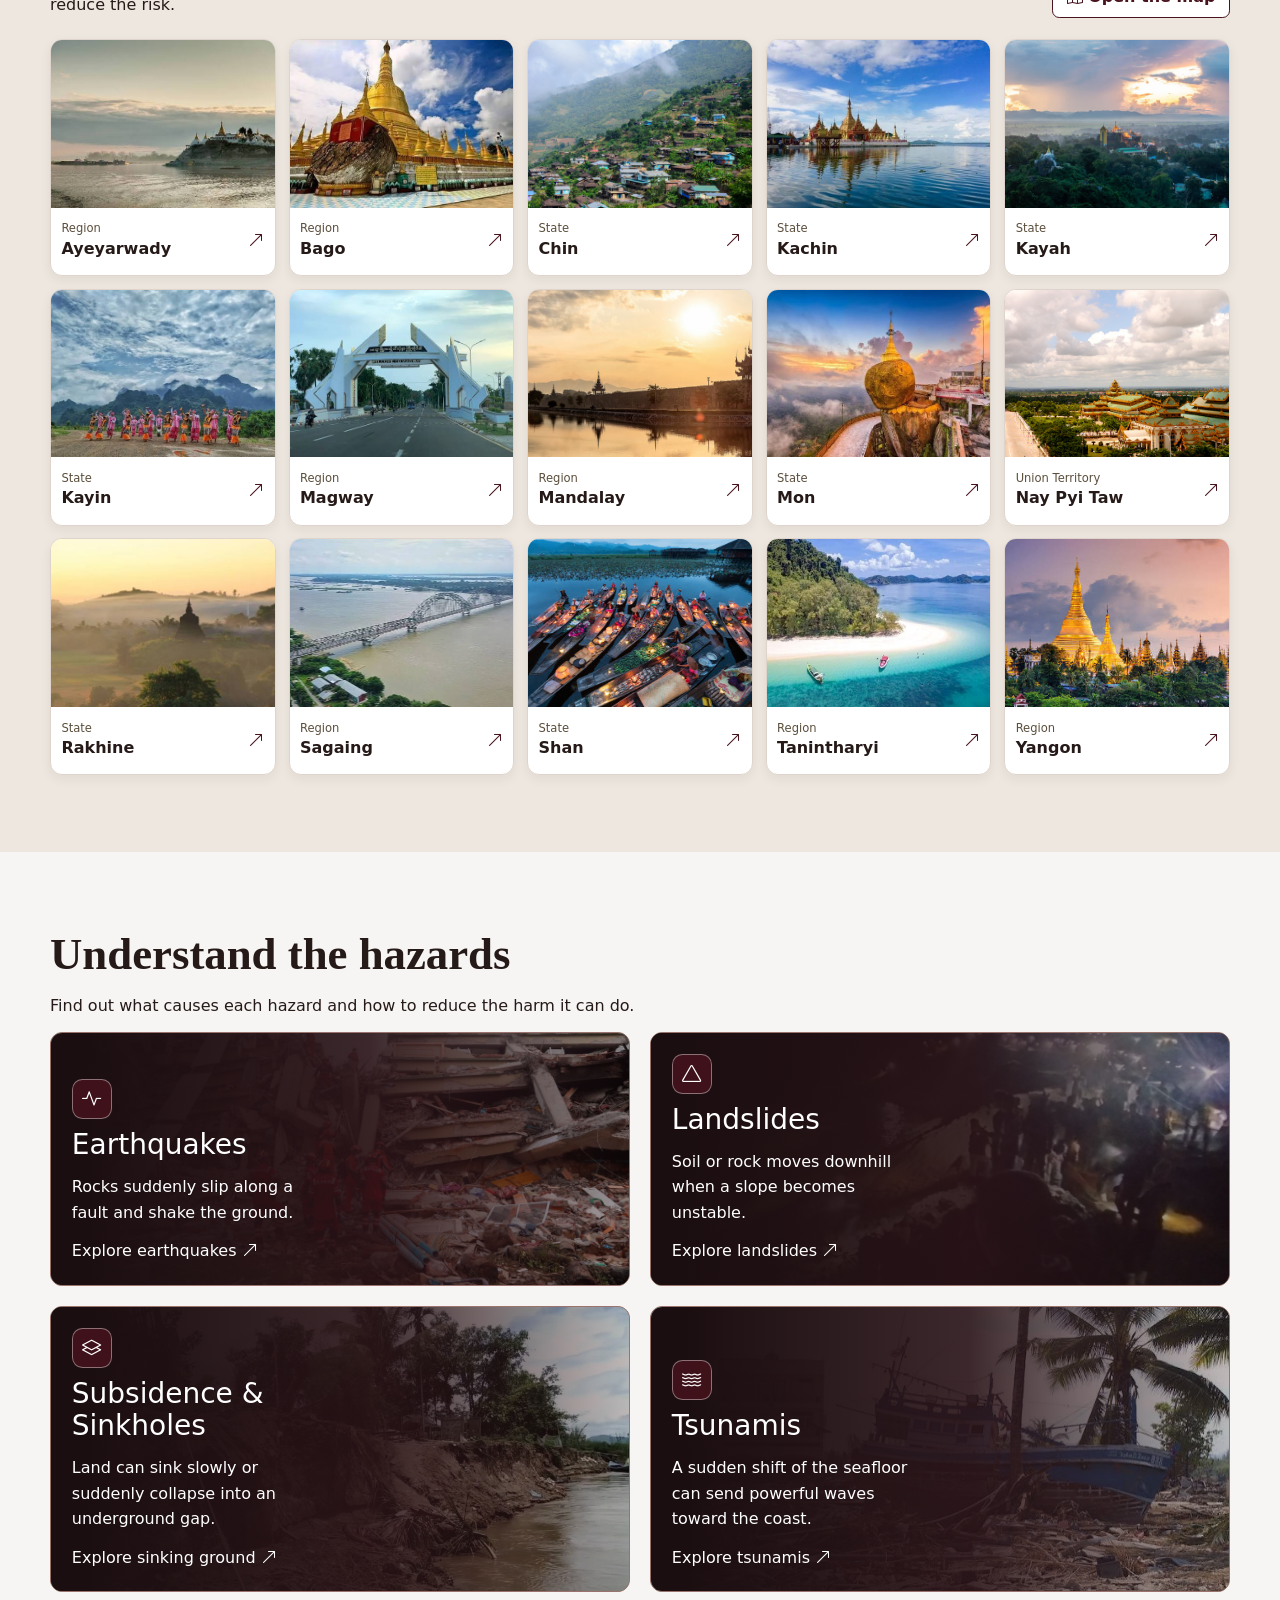
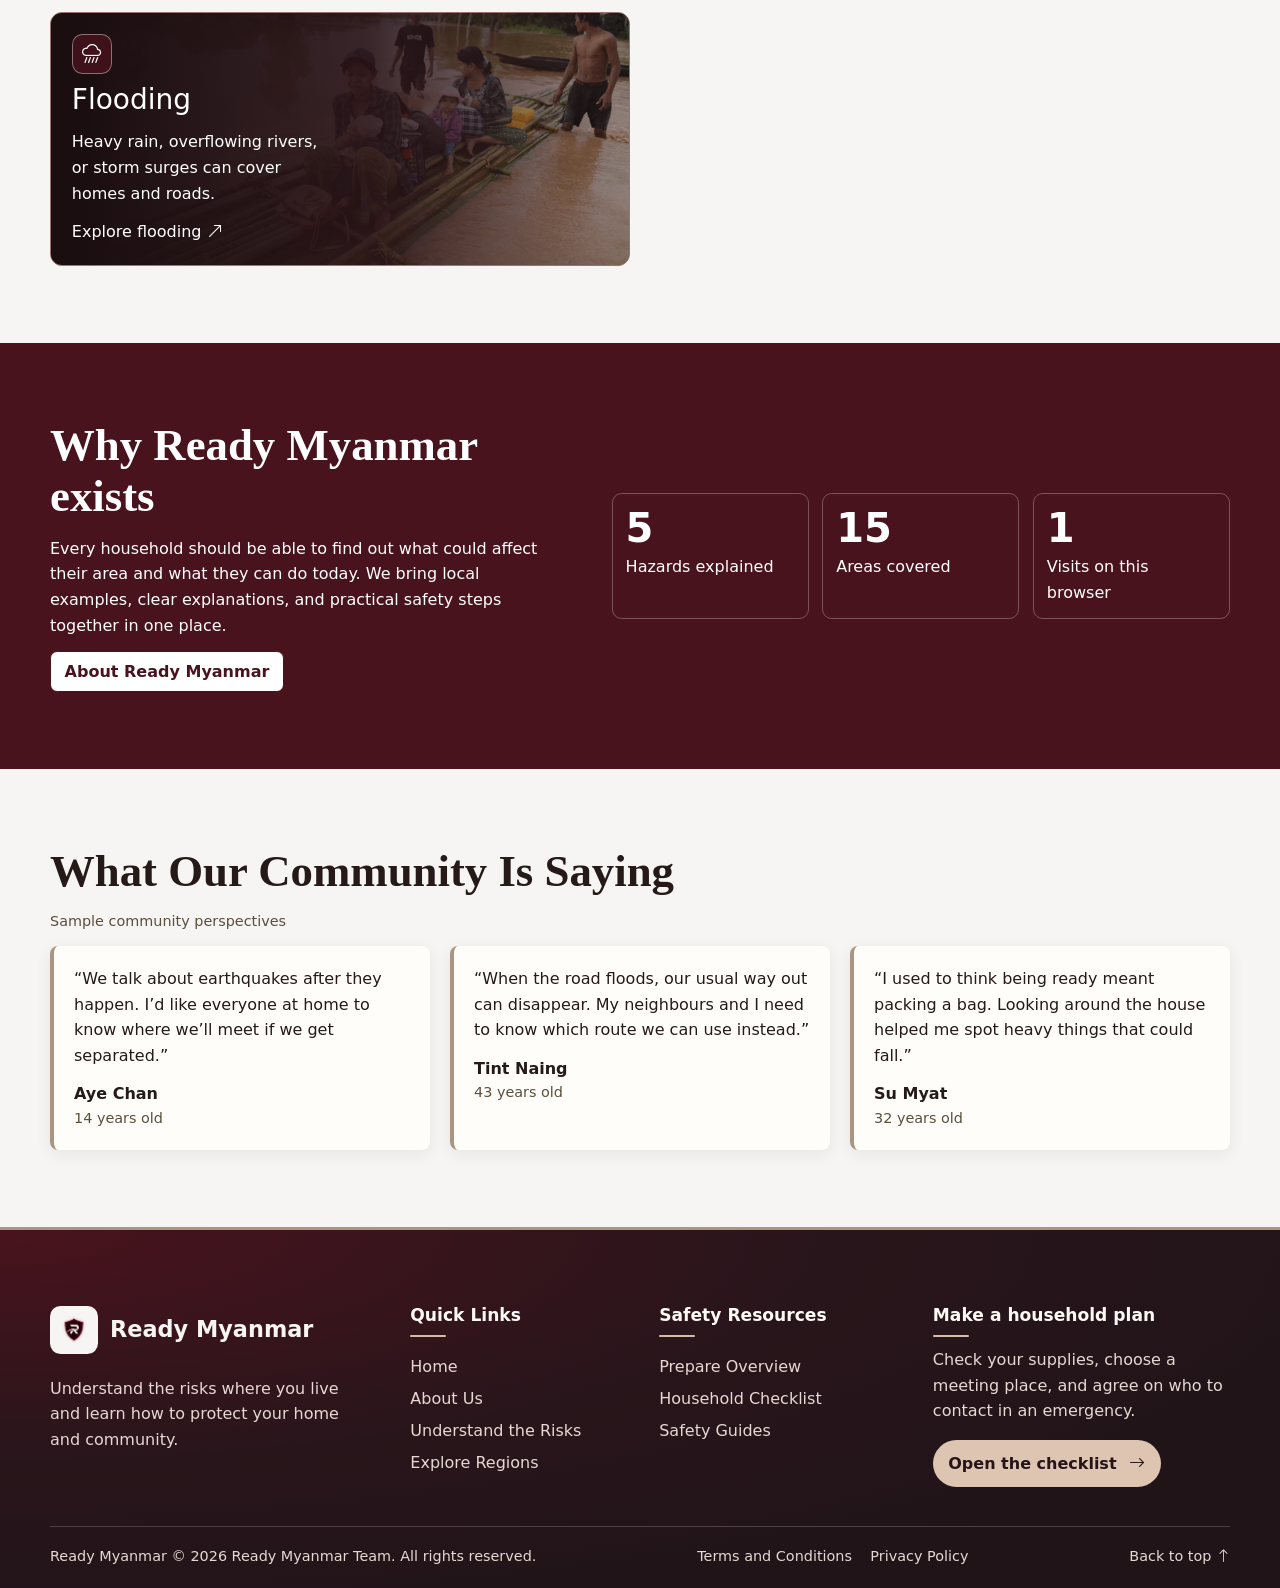
==== commit b09f98fe: "Update index.html" ====
--- a/index.html
+++ b/index.html
@@ -604,7 +604,7 @@
             </div>
 
             <div class="footer-bottom">
-                <p>© Ready Myanmar</p>
+                <p>Ready Myanmar &copy; 2026 Ready Myanmar Team. All rights reserved.</p>
 
                 <div class="footer-legal">
                     <button class="footer-button" type="button" data-open="termsDialog">Terms and Conditions</button>
@@ -638,4 +638,4 @@
         <p>This site saves demo account details, sign-in status, and your homepage load count in this browser. Clearing this site’s browser data removes those details.</p>
     </dialog>
 </body>
-</html>+</html>
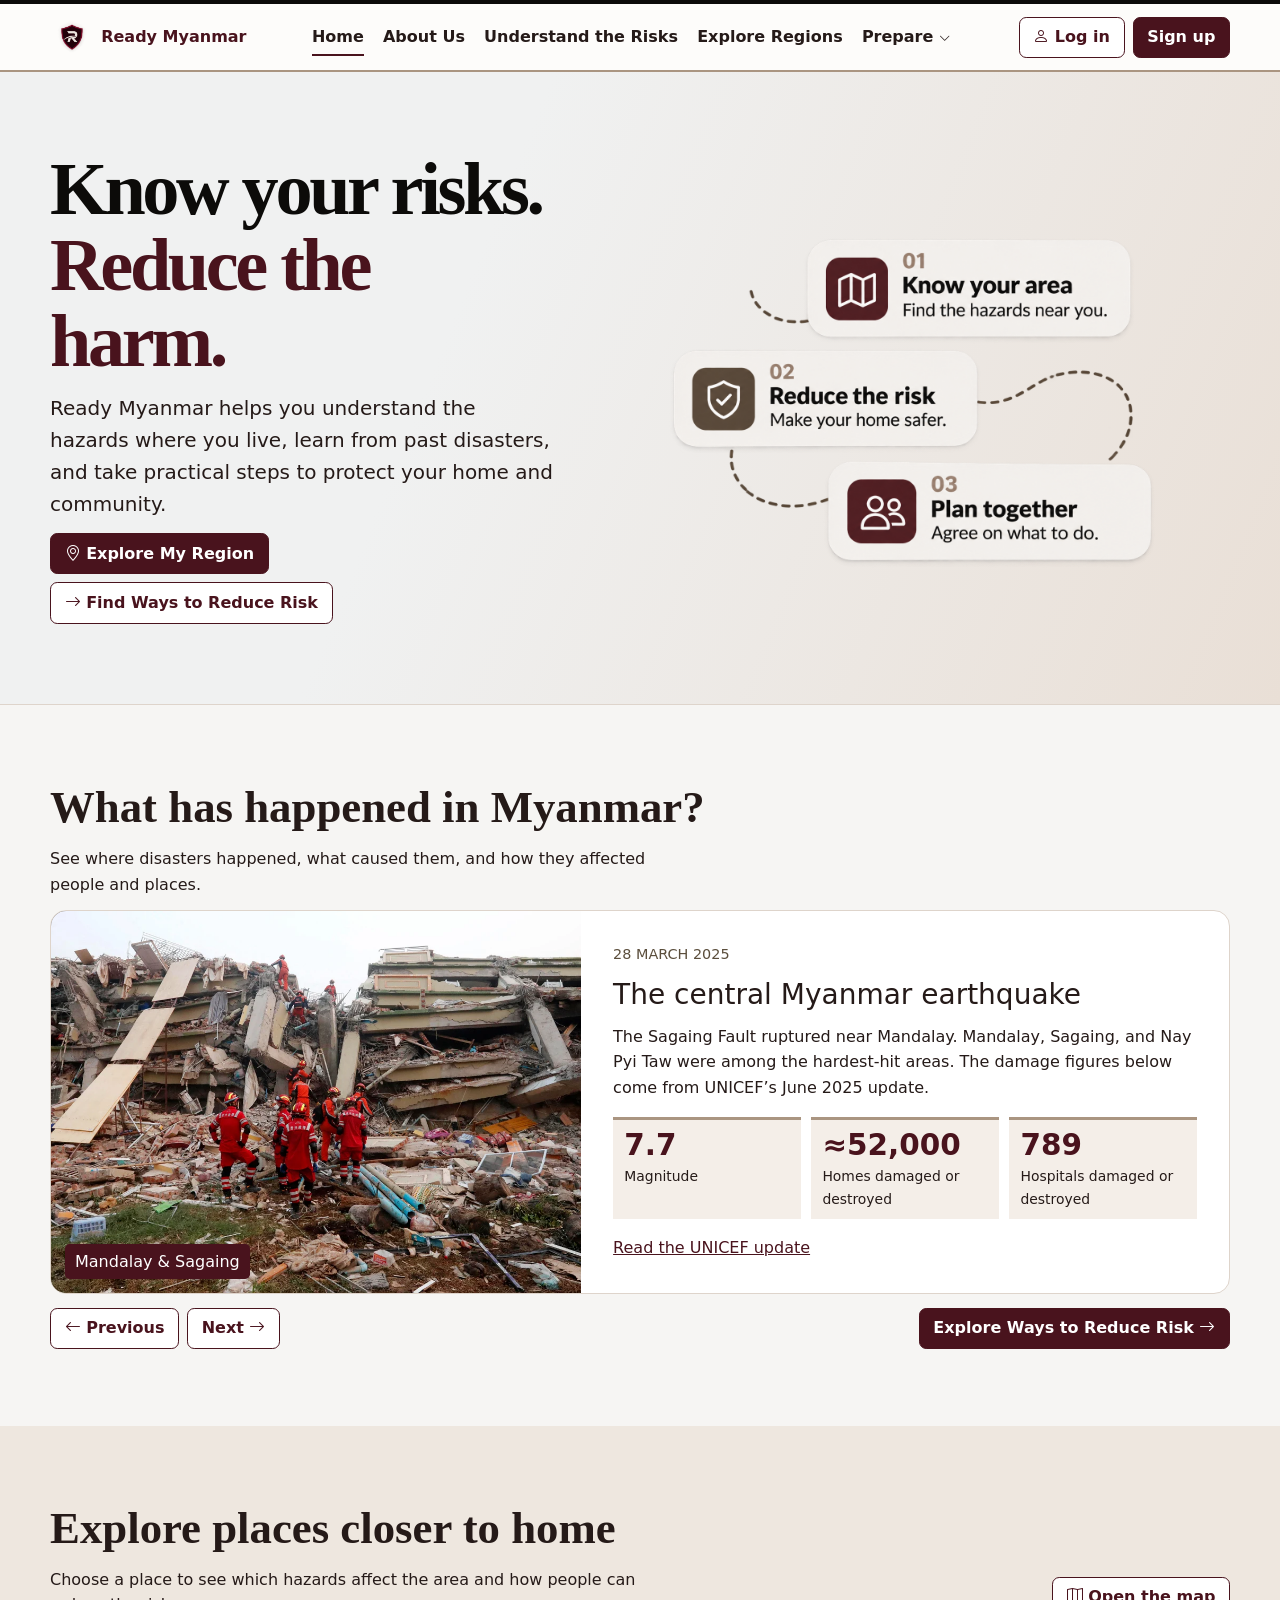
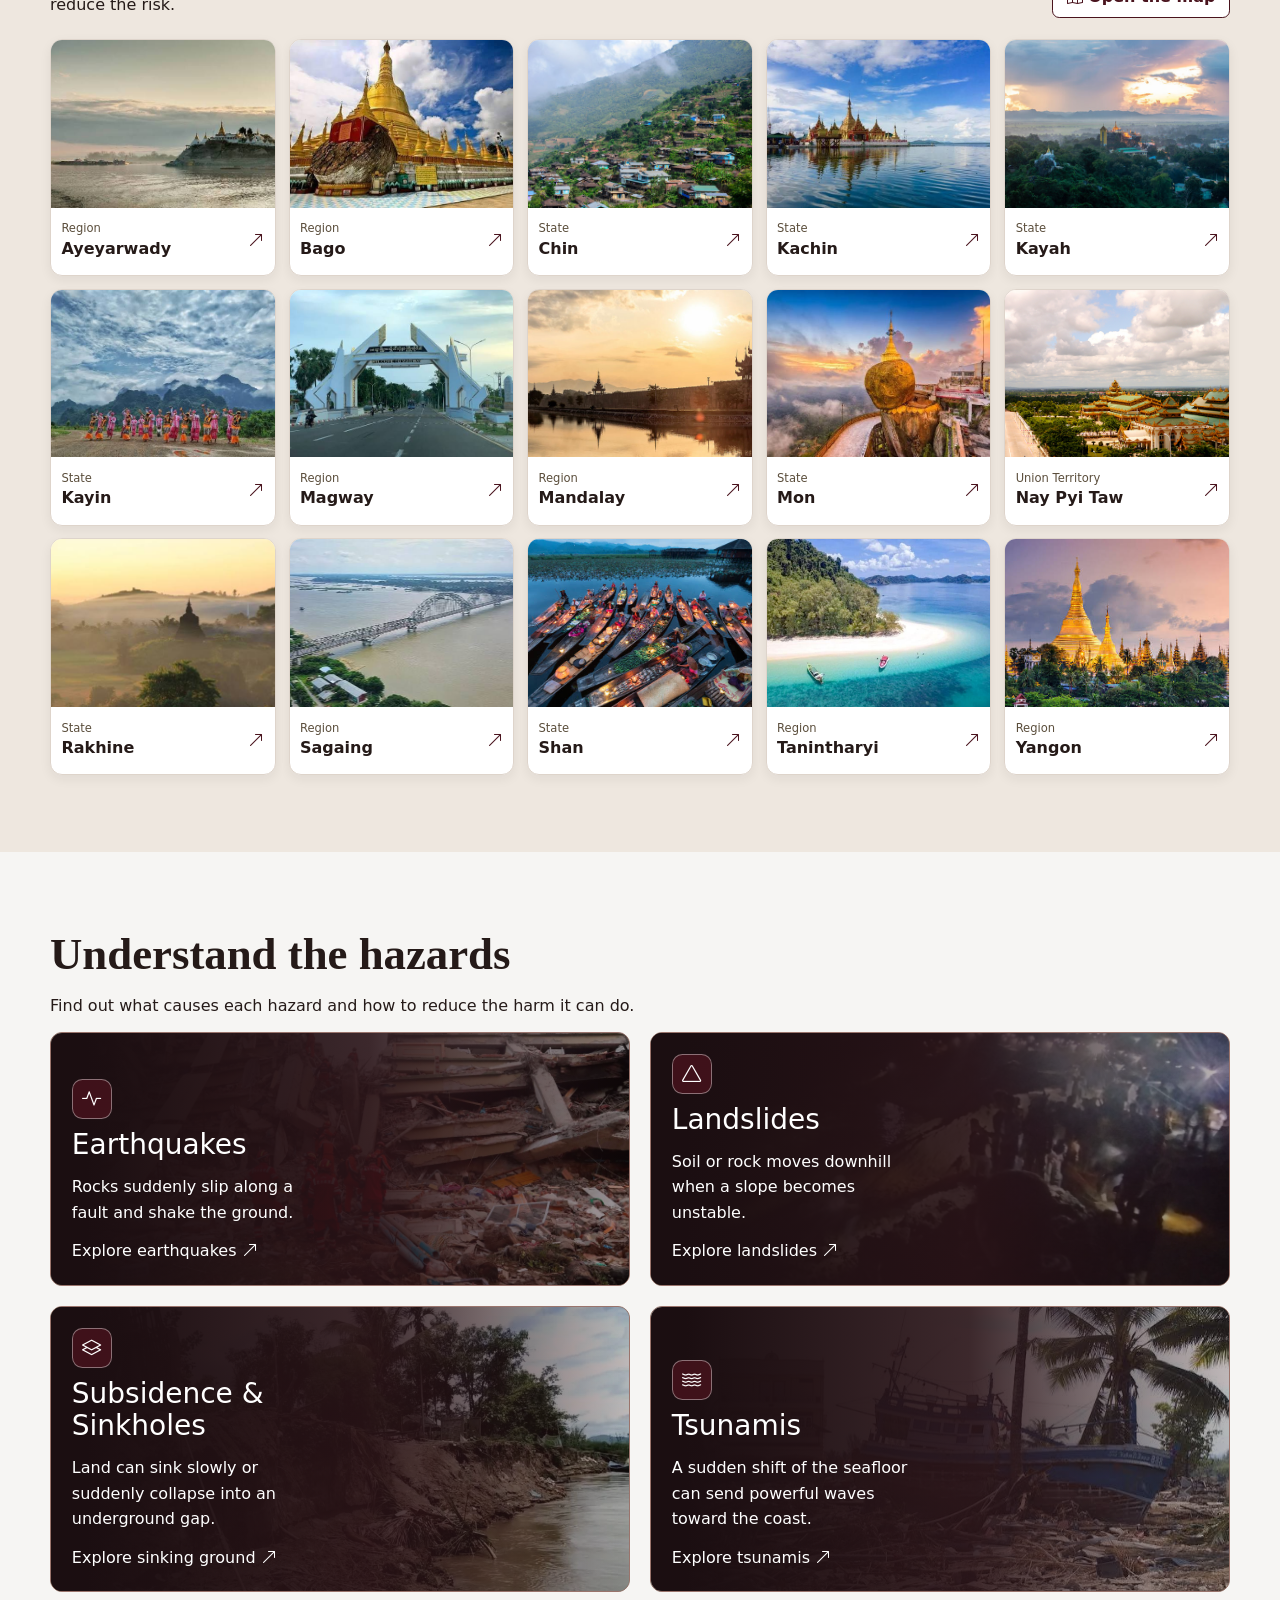
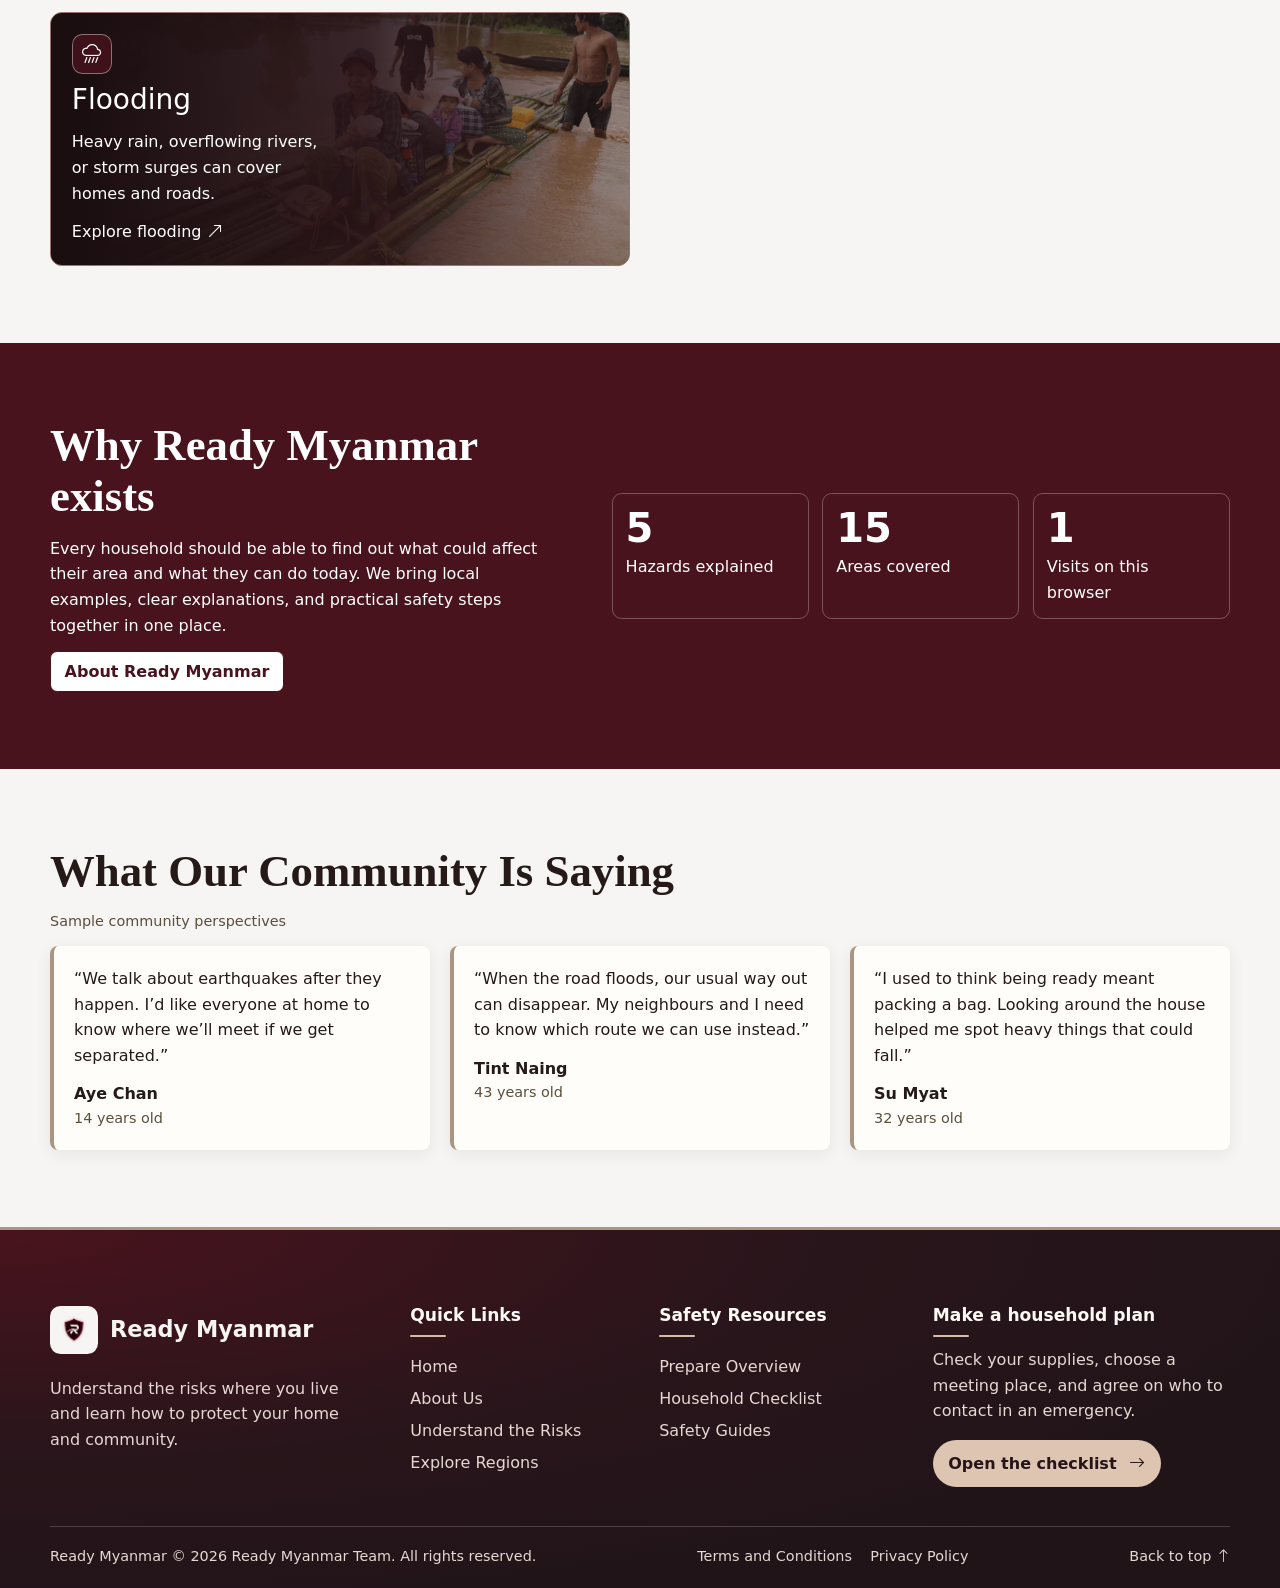
==== commit 8e9ea69d: "Update index.html" ====
--- a/index.html
+++ b/index.html
@@ -618,24 +618,56 @@
         </div>
     </footer>
 
-    <dialog class="site-dialog" id="termsDialog" aria-labelledby="termsHeading">
-        <div class="dialog-heading">
-            <h2 id="termsHeading">Terms and Conditions</h2>
-            <button class="dialog-close" type="button" data-close>
-                <i class="bi bi-x-lg" aria-hidden="true"></i> Close
-            </button>
-        </div>
-        <p>Ready Myanmar provides general information about disaster risk. During emergencies, follow local warnings and instructions from emergency responders.</p>
-    </dialog>
-
-    <dialog class="site-dialog" id="privacyDialog" aria-labelledby="privacyHeading">
-        <div class="dialog-heading">
-            <h2 id="privacyHeading">Privacy Policy</h2>
-            <button class="dialog-close" type="button" data-close>
-                <i class="bi bi-x-lg" aria-hidden="true"></i> Close
-            </button>
-        </div>
-        <p>This site saves demo account details, sign-in status, and your homepage load count in this browser. Clearing this site’s browser data removes those details.</p>
-    </dialog>
+<dialog class="site-dialog" id="termsDialog" aria-labelledby="termsHeading">
+    <div class="dialog-heading">
+        <h2 id="termsHeading">Terms and Conditions</h2>
+        <button class="dialog-close" type="button" data-close>
+            <i class="bi bi-x-lg" aria-hidden="true"></i> Close
+        </button>
+    </div>
+
+    <p class="small">Last updated <time datetime="2026-11-20">20 November 2026</time></p>
+
+    <h3 class="h6 mt-3 mb-2">Using Ready Myanmar</h3>
+    <p>Ready Myanmar provides educational information about natural hazards and ways to reduce harm. You may read the guides, use the household checklist, and share links to our pages.</p>
+
+    <h3 class="h6 mt-3 mb-2">Safety information</h3>
+    <p>The maps, historical reports, and examples are planning resources. Conditions can vary within a region and change over time. During an emergency, follow official local warnings and instructions from emergency responders.</p>
+
+    <h3 class="h6 mt-3 mb-2">Copyright and sources</h3>
+    <p>The footer copyright notice applies to original material by the Ready Myanmar Team. Follow the credits and licence terms for third-party photos, maps, and other materials.</p>
+
+    <h3 class="h6 mt-3 mb-2">Questions and corrections</h3>
+    <p>Use the <a href="about%20us.html#contact">About Us contact form</a> to ask a question or suggest a correction.</p>
+</dialog>
+
+<dialog class="site-dialog" id="privacyDialog" aria-labelledby="privacyHeading">
+    <div class="dialog-heading">
+        <h2 id="privacyHeading">Privacy Policy</h2>
+        <button class="dialog-close" type="button" data-close>
+            <i class="bi bi-x-lg" aria-hidden="true"></i> Close
+        </button>
+    </div>
+
+    <p class="small">Last updated <time datetime="2026-11-20">20 November 2026</time></p>
+
+    <h3 class="h6 mt-3 mb-2">What your browser saves</h3>
+    <ul>
+        <li><strong>Demo accounts.</strong> If you sign up, your browser saves your name, email address, and a password hash used to check your password. It also remembers your sign-in status.</li>
+        <li><strong>Household checklist.</strong> Your browser saves the items you check and any custom items you add.</li>
+        <li><strong>Homepage count.</strong> The site counts homepage loads in this browser.</li>
+    </ul>
+    <p>These features use browser storage on your device.</p>
+
+    <h3 class="h6 mt-3 mb-2">How to remove saved data</h3>
+    <p>Log out to clear your sign-in status. Use <strong>Clear progress and custom items</strong> on the checklist to remove items you added and uncheck the original items. Clear this site’s data in your browser settings to remove the saved account, checklist, and homepage count from that browser.</p>
+
+    <h3 class="h6 mt-3 mb-2">External services</h3>
+    <p>Your browser downloads Bootstrap, Bootstrap Icons, and AOS from jsDelivr. That service may receive information such as your IP address. Read the <a href="https://github.com/jsdelivr/jsdelivr/blob/master/Privacy%20Policy.md">jsDelivr Privacy Policy</a> for details. Websites linked from our pages have their own privacy policies.</p>
+
+    <h3 class="h6 mt-3 mb-2">Contacting the team</h3>
+    <p>The <a href="about%20us.html#contact">About Us contact form</a> prepares a draft you can open in your email app. If you send it, the recipient receives the details you include in the email.</p>
+</dialog>
+    
 </body>
 </html>
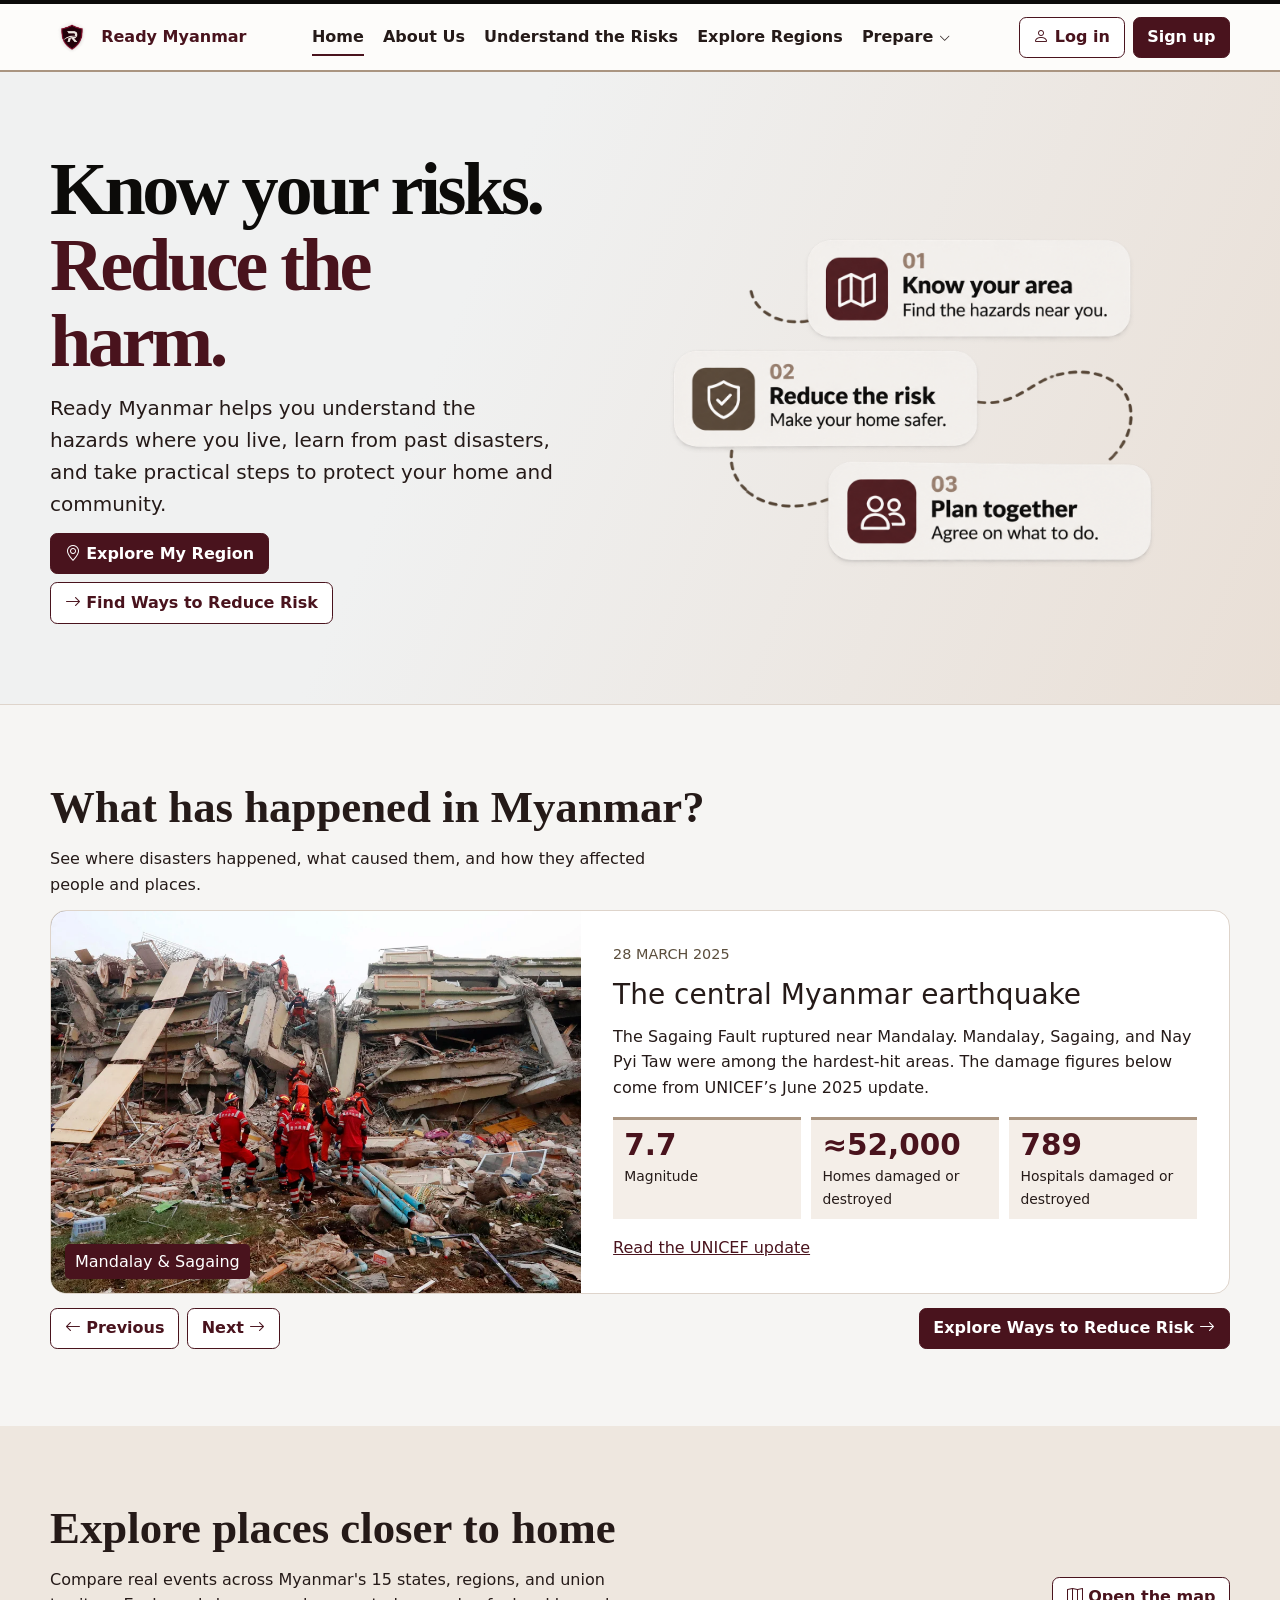
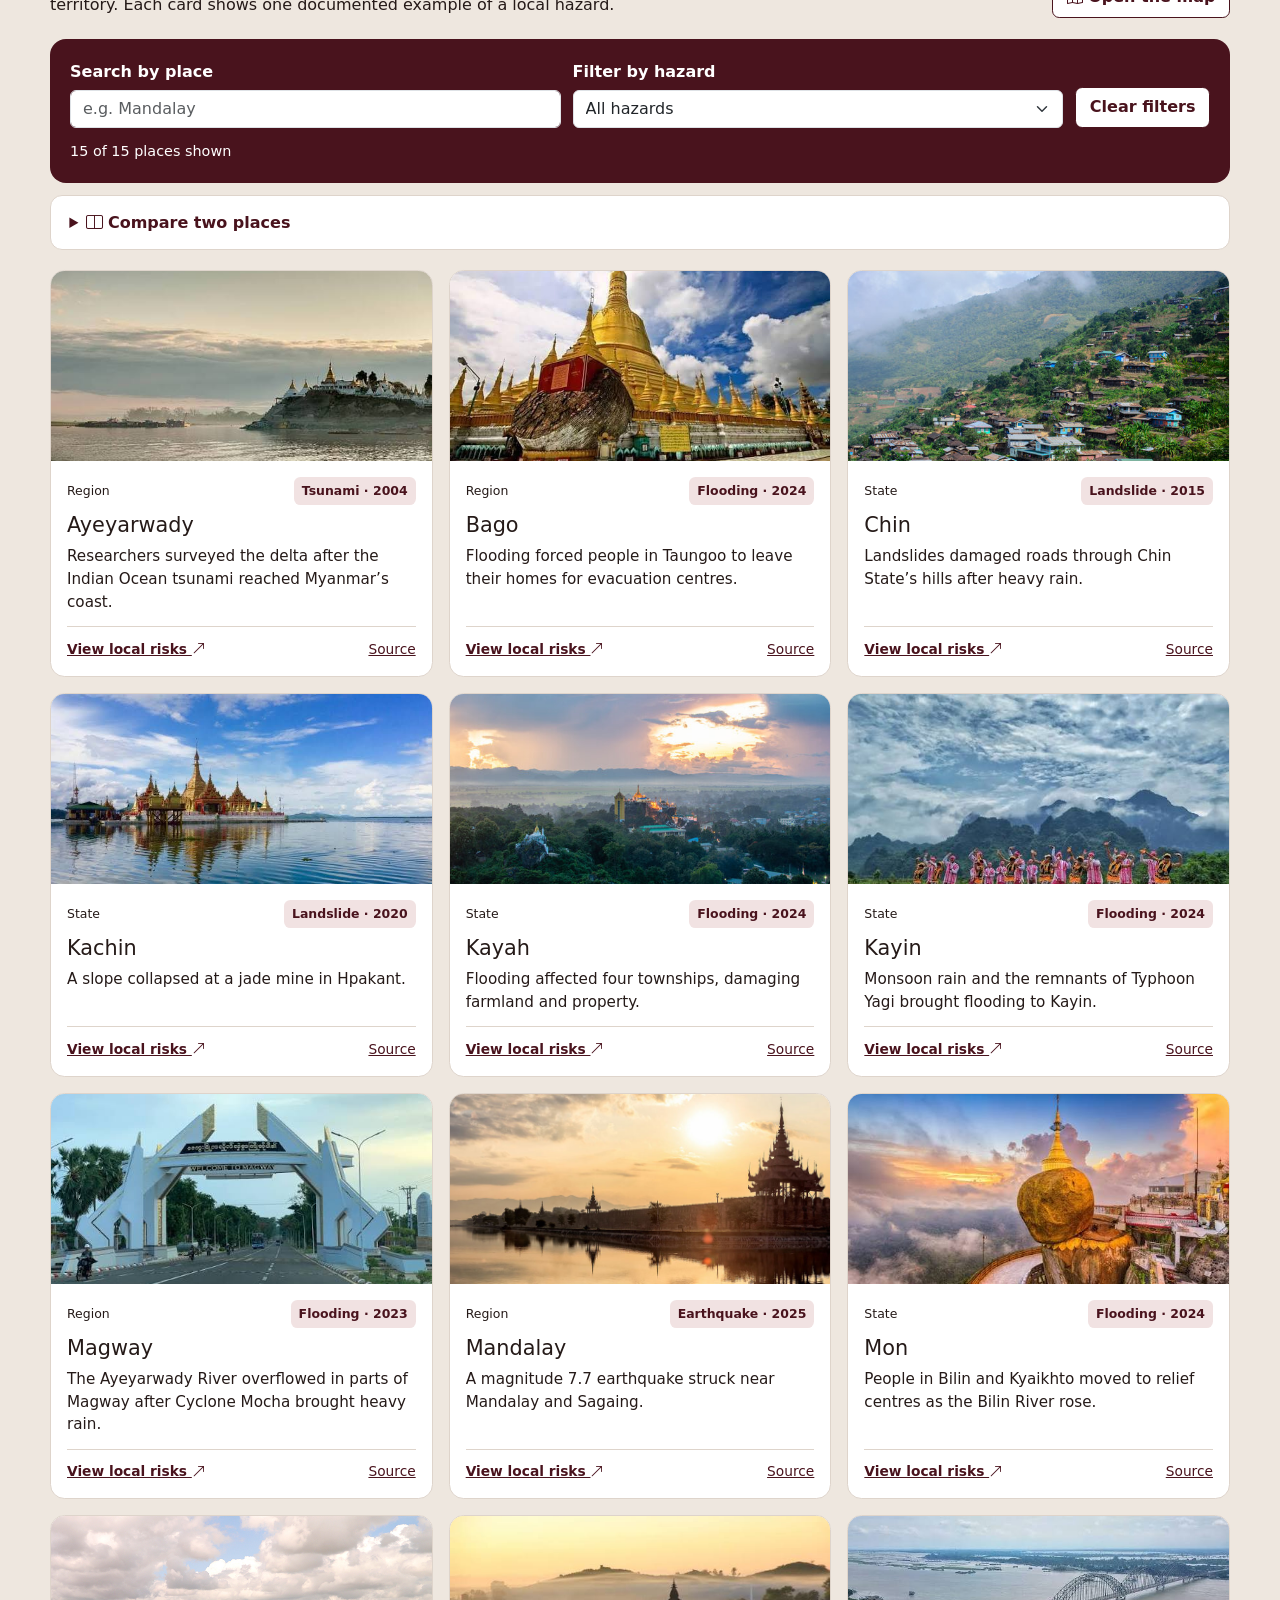
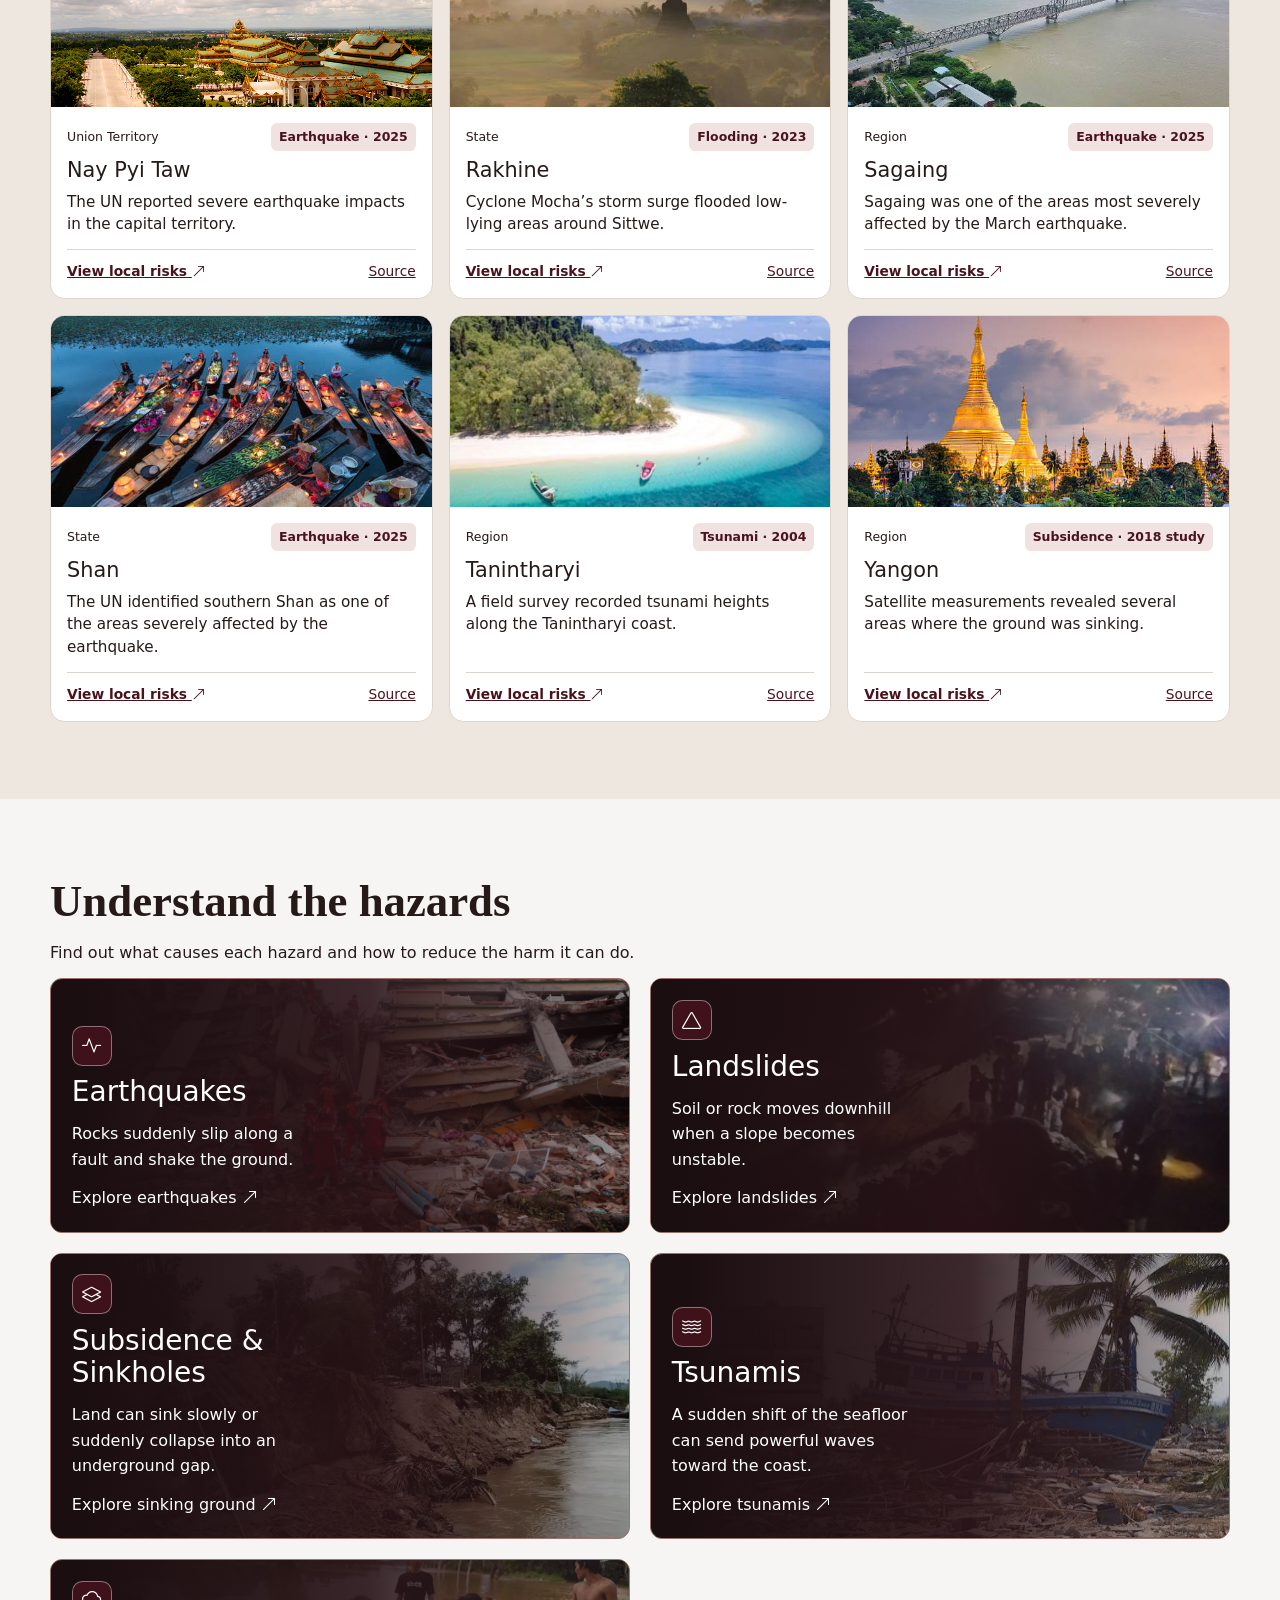
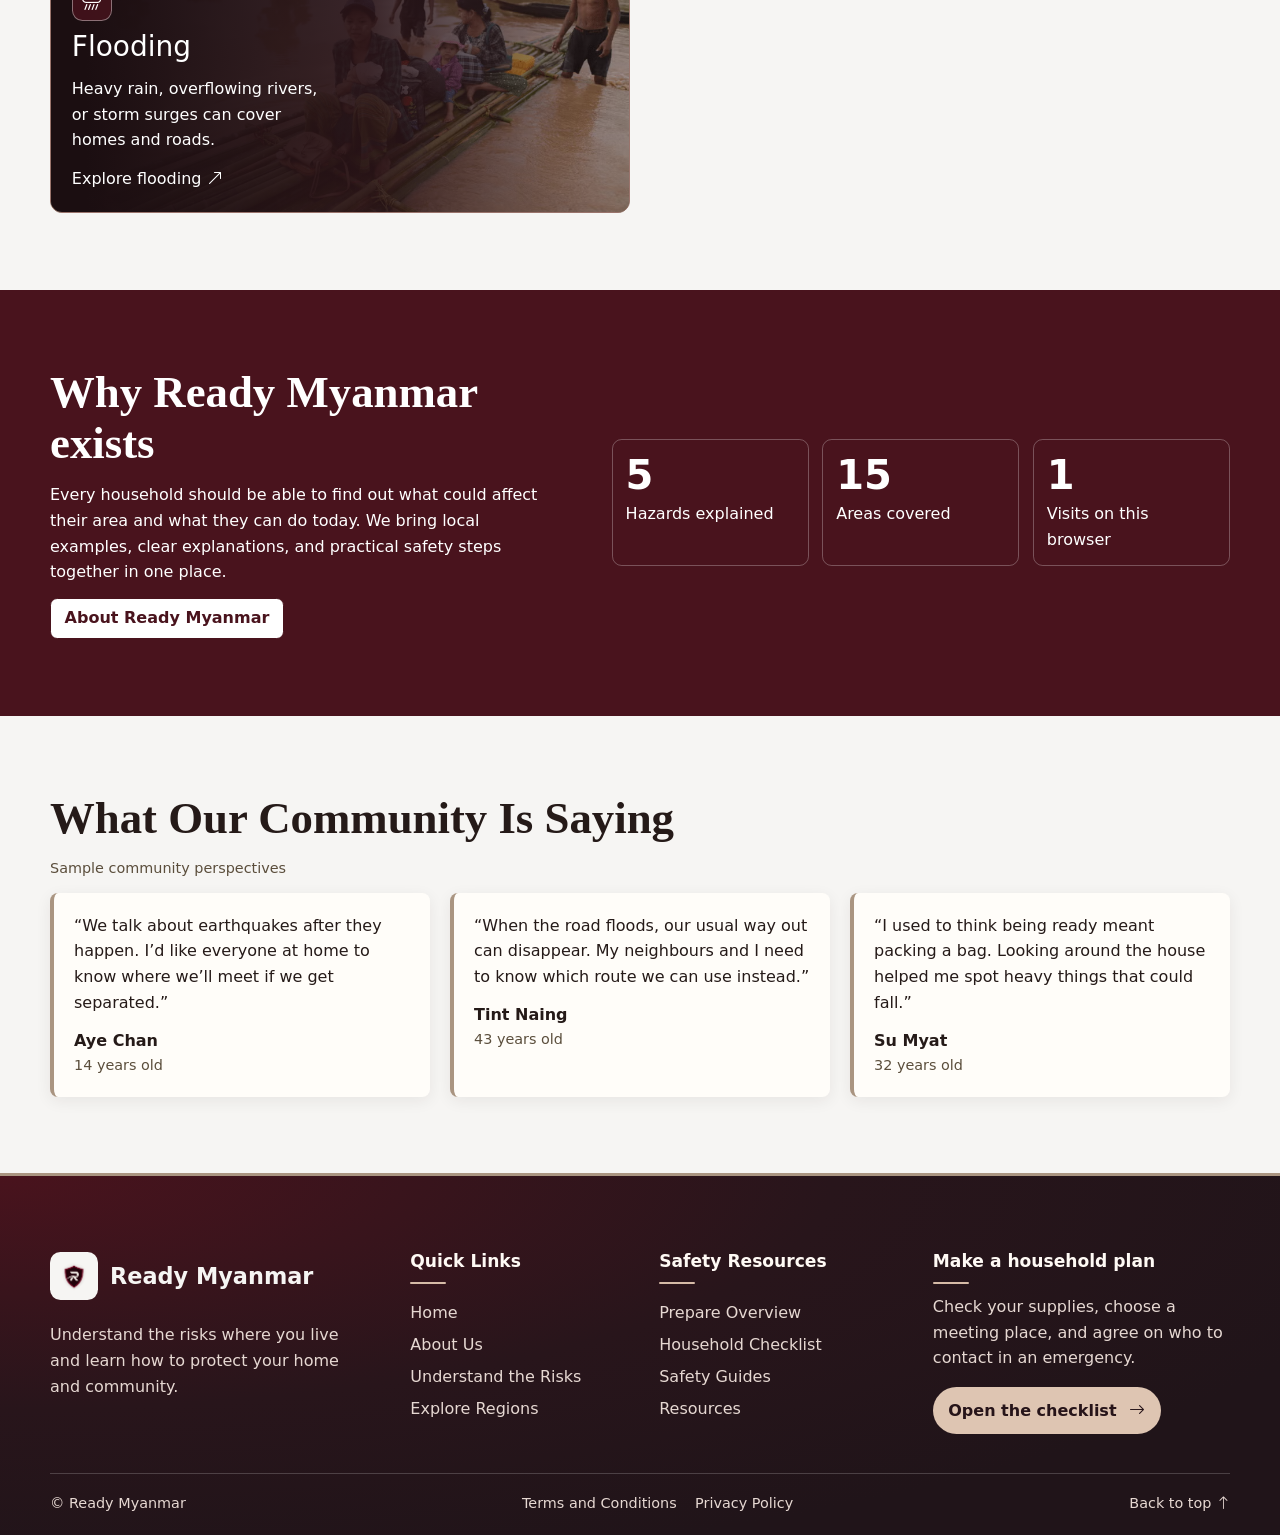
==== commit 2bf51b9d: "Add files via upload" ====
--- a/index.html
+++ b/index.html
@@ -332,124 +332,247 @@
             </div>
         </section>
 
-        <section class="home-tinted page-section" aria-labelledby="regionsHeading">
+        <section class="home-tinted page-section region-explorer" id="regionExplorer" aria-labelledby="regionsHeading">
             <div class="container">
                 <div class="section-heading">
                     <div>
                         <h2 class="section-title" id="regionsHeading">Explore places closer to home</h2>
-                        <p class="home-intro">Choose a place to see which hazards affect the area and how people can reduce the risk.</p>
+                        <p class="home-intro">Compare real events across Myanmar's 15 states, regions, and union territory. Each card shows one documented example of a local hazard.</p>
                     </div>
                     <a class="btn btn-outline-success" href="region.html">
                         <i class="bi bi-map" aria-hidden="true"></i> Open the map
                     </a>
                 </div>
 
-                <div class="home-region-grid" data-aos="fade-up">
-                    <a class="region-tile" href="region.html#ayeyarwady">
+                <div class="region-explorer-filters" hidden>
+                    <div class="region-filter-fields">
+                        <label>
+                            Search by place
+                            <input class="form-control" id="regionSearch" type="search" placeholder="e.g. Mandalay" aria-controls="regionCaseGrid">
+                        </label>
+                        <label>
+                            Filter by hazard
+                            <select class="form-select" id="regionHazard" aria-controls="regionCaseGrid">
+                                <option value="">All hazards</option>
+                                <option value="earthquake">Earthquakes</option>
+                                <option value="flooding">Flooding</option>
+                                <option value="landslide">Landslides</option>
+                                <option value="subsidence">Subsidence</option>
+                                <option value="tsunami">Tsunamis</option>
+                            </select>
+                        </label>
+                        <button class="btn" id="regionReset" type="button">Clear filters</button>
+                    </div>
+                    <p id="regionResultCount" role="status"></p>
+                </div>
+
+                <details class="region-comparison" hidden>
+                    <summary><i class="bi bi-layout-split" aria-hidden="true"></i> Compare two places</summary>
+                    <div class="region-comparison-body">
+                        <div class="region-compare-grid">
+                            <label>First place <select class="form-select" data-region-compare></select></label>
+                            <label>Second place <select class="form-select" data-region-compare></select></label>
+                        </div>
+                        <p id="regionCompareStatus" role="status"></p>
+                        <div class="region-compare-grid" id="regionCompareResults"></div>
+                    </div>
+                </details>
+
+                <div class="region-case-grid" id="regionCaseGrid">
+                    <article class="region-case" data-hazard="tsunami">
                         <img src="images/ayeyarwady.jpg" alt="" loading="lazy">
-                        <div class="region-label">
-                            <div><small>Region</small><strong>Ayeyarwady</strong></div>
-                            <i class="bi bi-arrow-up-right" aria-hidden="true"></i>
-                        </div>
-                    </a>
-                    <a class="region-tile" href="region.html#bago">
+                        <div class="region-case-copy">
+                            <p class="region-case-meta"><span>Region</span><span>Tsunami · 2004</span></p>
+                            <h3>Ayeyarwady</h3>
+                            <p class="region-case-fact">Researchers surveyed the delta after the Indian Ocean tsunami reached Myanmar’s coast.</p>
+                            <div class="region-case-links">
+                                <a href="region.html#ayeyarwady">View local risks <i class="bi bi-arrow-up-right" aria-hidden="true"></i></a>
+                                <a href="https://link.springer.com/article/10.1186/BF03353384" aria-label="Read the source for Ayeyarwady">Source</a>
+                            </div>
+                        </div>
+                    </article>
+
+                    <article class="region-case" data-hazard="flooding">
                         <img src="images/bago.jpg" alt="" loading="lazy">
-                        <div class="region-label">
-                            <div><small>Region</small><strong>Bago</strong></div>
-                            <i class="bi bi-arrow-up-right" aria-hidden="true"></i>
-                        </div>
-                    </a>
-                    <a class="region-tile" href="region.html#chin">
+                        <div class="region-case-copy">
+                            <p class="region-case-meta"><span>Region</span><span>Flooding · 2024</span></p>
+                            <h3>Bago</h3>
+                            <p class="region-case-fact">Flooding forced people in Taungoo to leave their homes for evacuation centres.</p>
+                            <div class="region-case-links">
+                                <a href="region.html#bago">View local risks <i class="bi bi-arrow-up-right" aria-hidden="true"></i></a>
+                                <a href="https://myanmar.un.org/en/278804-myanmar-flood-situation-report-16-september-2024" aria-label="Read the source for Bago">Source</a>
+                            </div>
+                        </div>
+                    </article>
+
+                    <article class="region-case" data-hazard="landslide">
                         <img src="images/chin.jpg" alt="" loading="lazy">
-                        <div class="region-label">
-                            <div><small>State</small><strong>Chin</strong></div>
-                            <i class="bi bi-arrow-up-right" aria-hidden="true"></i>
-                        </div>
-                    </a>
-                    <a class="region-tile" href="region.html#kachin">
+                        <div class="region-case-copy">
+                            <p class="region-case-meta"><span>State</span><span>Landslide · 2015</span></p>
+                            <h3>Chin</h3>
+                            <p class="region-case-fact">Landslides damaged roads through Chin State’s hills after heavy rain.</p>
+                            <div class="region-case-links">
+                                <a href="region.html#chin">View local risks <i class="bi bi-arrow-up-right" aria-hidden="true"></i></a>
+                                <a href="https://www.worldbank.org/en/country/myanmar/publication/myanmar-floods-and-landslides-post-disaster-needs-assessment" aria-label="Read the source for Chin">Source</a>
+                            </div>
+                        </div>
+                    </article>
+
+                    <article class="region-case" data-hazard="landslide">
                         <img src="images/kachin.jpg" alt="" loading="lazy">
-                        <div class="region-label">
-                            <div><small>State</small><strong>Kachin</strong></div>
-                            <i class="bi bi-arrow-up-right" aria-hidden="true"></i>
-                        </div>
-                    </a>
-                    <a class="region-tile" href="region.html#kayah">
+                        <div class="region-case-copy">
+                            <p class="region-case-meta"><span>State</span><span>Landslide · 2020</span></p>
+                            <h3>Kachin</h3>
+                            <p class="region-case-fact">A slope collapsed at a jade mine in Hpakant.</p>
+                            <div class="region-case-links">
+                                <a href="region.html#kachin">View local risks <i class="bi bi-arrow-up-right" aria-hidden="true"></i></a>
+                                <a href="https://www.earth.sinica.edu.tw/index.php/en/research/fields/detail/51" aria-label="Read the source for Kachin">Source</a>
+                            </div>
+                        </div>
+                    </article>
+
+                    <article class="region-case" data-hazard="flooding">
                         <img src="images/kayah.jpg" alt="" loading="lazy">
-                        <div class="region-label">
-                            <div><small>State</small><strong>Kayah</strong></div>
-                            <i class="bi bi-arrow-up-right" aria-hidden="true"></i>
-                        </div>
-                    </a>
-                    <a class="region-tile" href="region.html#kayin">
+                        <div class="region-case-copy">
+                            <p class="region-case-meta"><span>State</span><span>Flooding · 2024</span></p>
+                            <h3>Kayah</h3>
+                            <p class="region-case-fact">Flooding affected four townships, damaging farmland and property.</p>
+                            <div class="region-case-links">
+                                <a href="region.html#kayah">View local risks <i class="bi bi-arrow-up-right" aria-hidden="true"></i></a>
+                                <a href="https://myanmar.un.org/en/278804-myanmar-flood-situation-report-16-september-2024" aria-label="Read the source for Kayah">Source</a>
+                            </div>
+                        </div>
+                    </article>
+
+                    <article class="region-case" data-hazard="flooding">
                         <img src="images/kayin.jpg" alt="" loading="lazy">
-                        <div class="region-label">
-                            <div><small>State</small><strong>Kayin</strong></div>
-                            <i class="bi bi-arrow-up-right" aria-hidden="true"></i>
-                        </div>
-                    </a>
-                    <a class="region-tile" href="region.html#magway">
+                        <div class="region-case-copy">
+                            <p class="region-case-meta"><span>State</span><span>Flooding · 2024</span></p>
+                            <h3>Kayin</h3>
+                            <p class="region-case-fact">Monsoon rain and the remnants of Typhoon Yagi brought flooding to Kayin.</p>
+                            <div class="region-case-links">
+                                <a href="region.html#kayin">View local risks <i class="bi bi-arrow-up-right" aria-hidden="true"></i></a>
+                                <a href="https://myanmar.un.org/en/278804-myanmar-flood-situation-report-16-september-2024" aria-label="Read the source for Kayin">Source</a>
+                            </div>
+                        </div>
+                    </article>
+
+                    <article class="region-case" data-hazard="flooding">
                         <img src="images/magway.jpg" alt="" loading="lazy">
-                        <div class="region-label">
-                            <div><small>Region</small><strong>Magway</strong></div>
-                            <i class="bi bi-arrow-up-right" aria-hidden="true"></i>
-                        </div>
-                    </a>
-                    <a class="region-tile" href="region.html#mandalay">
+                        <div class="region-case-copy">
+                            <p class="region-case-meta"><span>Region</span><span>Flooding · 2023</span></p>
+                            <h3>Magway</h3>
+                            <p class="region-case-fact">The Ayeyarwady River overflowed in parts of Magway after Cyclone Mocha brought heavy rain.</p>
+                            <div class="region-case-links">
+                                <a href="region.html#magway">View local risks <i class="bi bi-arrow-up-right" aria-hidden="true"></i></a>
+                                <a href="https://myanmar.un.org/en/232835-myanmar-cyclone-mocha-flash-appeal-may-2023" aria-label="Read the source for Magway">Source</a>
+                            </div>
+                        </div>
+                    </article>
+
+                    <article class="region-case" data-hazard="earthquake">
                         <img src="images/mandalay.jpg" alt="" loading="lazy">
-                        <div class="region-label">
-                            <div><small>Region</small><strong>Mandalay</strong></div>
-                            <i class="bi bi-arrow-up-right" aria-hidden="true"></i>
-                        </div>
-                    </a>
-                    <a class="region-tile" href="region.html#mon">
+                        <div class="region-case-copy">
+                            <p class="region-case-meta"><span>Region</span><span>Earthquake · 2025</span></p>
+                            <h3>Mandalay</h3>
+                            <p class="region-case-fact">A magnitude 7.7 earthquake struck near Mandalay and Sagaing.</p>
+                            <div class="region-case-links">
+                                <a href="region.html#mandalay">View local risks <i class="bi bi-arrow-up-right" aria-hidden="true"></i></a>
+                                <a href="https://myanmar.un.org/en/292274-ocha-myanmar-earthquake-response-situation-report-no-1" aria-label="Read the source for Mandalay">Source</a>
+                            </div>
+                        </div>
+                    </article>
+
+                    <article class="region-case" data-hazard="flooding">
                         <img src="images/mon.jpg" alt="" loading="lazy">
-                        <div class="region-label">
-                            <div><small>State</small><strong>Mon</strong></div>
-                            <i class="bi bi-arrow-up-right" aria-hidden="true"></i>
-                        </div>
-                    </a>
-                    <a class="region-tile" href="region.html#nay-pyi-taw">
+                        <div class="region-case-copy">
+                            <p class="region-case-meta"><span>State</span><span>Flooding · 2024</span></p>
+                            <h3>Mon</h3>
+                            <p class="region-case-fact">People in Bilin and Kyaikhto moved to relief centres as the Bilin River rose.</p>
+                            <div class="region-case-links">
+                                <a href="region.html#mon">View local risks <i class="bi bi-arrow-up-right" aria-hidden="true"></i></a>
+                                <a href="https://myanmar.un.org/en/278804-myanmar-flood-situation-report-16-september-2024" aria-label="Read the source for Mon">Source</a>
+                            </div>
+                        </div>
+                    </article>
+
+                    <article class="region-case" data-hazard="earthquake">
                         <img src="images/nay-pyi-taw.jpg" alt="" loading="lazy">
-                        <div class="region-label">
-                            <div><small>Union Territory</small><strong>Nay Pyi Taw</strong></div>
-                            <i class="bi bi-arrow-up-right" aria-hidden="true"></i>
-                        </div>
-                    </a>
-                    <a class="region-tile" href="region.html#rakhine">
+                        <div class="region-case-copy">
+                            <p class="region-case-meta"><span>Union Territory</span><span>Earthquake · 2025</span></p>
+                            <h3>Nay Pyi Taw</h3>
+                            <p class="region-case-fact">The UN reported severe earthquake impacts in the capital territory.</p>
+                            <div class="region-case-links">
+                                <a href="region.html#nay-pyi-taw">View local risks <i class="bi bi-arrow-up-right" aria-hidden="true"></i></a>
+                                <a href="https://myanmar.un.org/en/292274-ocha-myanmar-earthquake-response-situation-report-no-1" aria-label="Read the source for Nay Pyi Taw">Source</a>
+                            </div>
+                        </div>
+                    </article>
+
+                    <article class="region-case" data-hazard="flooding">
                         <img src="images/rakhine.jpg" alt="" loading="lazy">
-                        <div class="region-label">
-                            <div><small>State</small><strong>Rakhine</strong></div>
-                            <i class="bi bi-arrow-up-right" aria-hidden="true"></i>
-                        </div>
-                    </a>
-                    <a class="region-tile" href="region.html#sagaing">
+                        <div class="region-case-copy">
+                            <p class="region-case-meta"><span>State</span><span>Flooding · 2023</span></p>
+                            <h3>Rakhine</h3>
+                            <p class="region-case-fact">Cyclone Mocha’s storm surge flooded low-lying areas around Sittwe.</p>
+                            <div class="region-case-links">
+                                <a href="region.html#rakhine">View local risks <i class="bi bi-arrow-up-right" aria-hidden="true"></i></a>
+                                <a href="https://myanmar.un.org/en/232835-myanmar-cyclone-mocha-flash-appeal-may-2023" aria-label="Read the source for Rakhine">Source</a>
+                            </div>
+                        </div>
+                    </article>
+
+                    <article class="region-case" data-hazard="earthquake">
                         <img src="images/sagaing.jpg" alt="" loading="lazy">
-                        <div class="region-label">
-                            <div><small>Region</small><strong>Sagaing</strong></div>
-                            <i class="bi bi-arrow-up-right" aria-hidden="true"></i>
-                        </div>
-                    </a>
-                    <a class="region-tile" href="region.html#shan">
+                        <div class="region-case-copy">
+                            <p class="region-case-meta"><span>Region</span><span>Earthquake · 2025</span></p>
+                            <h3>Sagaing</h3>
+                            <p class="region-case-fact">Sagaing was one of the areas most severely affected by the March earthquake.</p>
+                            <div class="region-case-links">
+                                <a href="region.html#sagaing">View local risks <i class="bi bi-arrow-up-right" aria-hidden="true"></i></a>
+                                <a href="https://myanmar.un.org/en/292274-ocha-myanmar-earthquake-response-situation-report-no-1" aria-label="Read the source for Sagaing">Source</a>
+                            </div>
+                        </div>
+                    </article>
+
+                    <article class="region-case" data-hazard="earthquake">
                         <img src="images/shan.jpg" alt="" loading="lazy">
-                        <div class="region-label">
-                            <div><small>State</small><strong>Shan</strong></div>
-                            <i class="bi bi-arrow-up-right" aria-hidden="true"></i>
-                        </div>
-                    </a>
-                    <a class="region-tile" href="region.html#tanintharyi">
+                        <div class="region-case-copy">
+                            <p class="region-case-meta"><span>State</span><span>Earthquake · 2025</span></p>
+                            <h3>Shan</h3>
+                            <p class="region-case-fact">The UN identified southern Shan as one of the areas severely affected by the earthquake.</p>
+                            <div class="region-case-links">
+                                <a href="region.html#shan">View local risks <i class="bi bi-arrow-up-right" aria-hidden="true"></i></a>
+                                <a href="https://myanmar.un.org/en/292274-ocha-myanmar-earthquake-response-situation-report-no-1" aria-label="Read the source for Shan">Source</a>
+                            </div>
+                        </div>
+                    </article>
+
+                    <article class="region-case" data-hazard="tsunami">
                         <img src="images/tanintharyi.jpg" alt="" loading="lazy">
-                        <div class="region-label">
-                            <div><small>Region</small><strong>Tanintharyi</strong></div>
-                            <i class="bi bi-arrow-up-right" aria-hidden="true"></i>
-                        </div>
-                    </a>
-                    <a class="region-tile" href="region.html#yangon">
+                        <div class="region-case-copy">
+                            <p class="region-case-meta"><span>Region</span><span>Tsunami · 2004</span></p>
+                            <h3>Tanintharyi</h3>
+                            <p class="region-case-fact">A field survey recorded tsunami heights along the Tanintharyi coast.</p>
+                            <div class="region-case-links">
+                                <a href="region.html#tanintharyi">View local risks <i class="bi bi-arrow-up-right" aria-hidden="true"></i></a>
+                                <a href="https://link.springer.com/article/10.1186/BF03353384" aria-label="Read the source for Tanintharyi">Source</a>
+                            </div>
+                        </div>
+                    </article>
+
+                    <article class="region-case" data-hazard="subsidence">
                         <img src="images/yangon.jpg" alt="" loading="lazy">
-                        <div class="region-label">
-                            <div><small>Region</small><strong>Yangon</strong></div>
-                            <i class="bi bi-arrow-up-right" aria-hidden="true"></i>
-                        </div>
-                    </a>
+                        <div class="region-case-copy">
+                            <p class="region-case-meta"><span>Region</span><span>Subsidence · 2018 study</span></p>
+                            <h3>Yangon</h3>
+                            <p class="region-case-fact">Satellite measurements revealed several areas where the ground was sinking.</p>
+                            <div class="region-case-links">
+                                <a href="region.html#yangon">View local risks <i class="bi bi-arrow-up-right" aria-hidden="true"></i></a>
+                                <a href="https://research.tudelft.nl/en/publications/monitoring-land-subsidence-in-yangon-myanmar-using-sentinel-1-per/" aria-label="Read the source for Yangon">Source</a>
+                            </div>
+                        </div>
+                    </article>
                 </div>
             </div>
         </section>
@@ -592,6 +715,7 @@
                     <a href="prepare.html">Prepare Overview</a>
                     <a href="list.html">Household Checklist</a>
                     <a href="guide.html">Safety Guides</a>
+                    <a href="resources.html">Resources</a>
                 </nav>
 
                 <div class="footer-action">
@@ -604,7 +728,7 @@
             </div>
 
             <div class="footer-bottom">
-                <p>Ready Myanmar &copy; 2026 Ready Myanmar Team. All rights reserved.</p>
+                <p>© Ready Myanmar</p>
 
                 <div class="footer-legal">
                     <button class="footer-button" type="button" data-open="termsDialog">Terms and Conditions</button>
@@ -618,56 +742,24 @@
         </div>
     </footer>
 
-<dialog class="site-dialog" id="termsDialog" aria-labelledby="termsHeading">
-    <div class="dialog-heading">
-        <h2 id="termsHeading">Terms and Conditions</h2>
-        <button class="dialog-close" type="button" data-close>
-            <i class="bi bi-x-lg" aria-hidden="true"></i> Close
-        </button>
-    </div>
-
-    <p class="small">Last updated <time datetime="2026-11-20">20 November 2026</time></p>
-
-    <h3 class="h6 mt-3 mb-2">Using Ready Myanmar</h3>
-    <p>Ready Myanmar provides educational information about natural hazards and ways to reduce harm. You may read the guides, use the household checklist, and share links to our pages.</p>
-
-    <h3 class="h6 mt-3 mb-2">Safety information</h3>
-    <p>The maps, historical reports, and examples are planning resources. Conditions can vary within a region and change over time. During an emergency, follow official local warnings and instructions from emergency responders.</p>
-
-    <h3 class="h6 mt-3 mb-2">Copyright and sources</h3>
-    <p>The footer copyright notice applies to original material by the Ready Myanmar Team. Follow the credits and licence terms for third-party photos, maps, and other materials.</p>
-
-    <h3 class="h6 mt-3 mb-2">Questions and corrections</h3>
-    <p>Use the <a href="about%20us.html#contact">About Us contact form</a> to ask a question or suggest a correction.</p>
-</dialog>
-
-<dialog class="site-dialog" id="privacyDialog" aria-labelledby="privacyHeading">
-    <div class="dialog-heading">
-        <h2 id="privacyHeading">Privacy Policy</h2>
-        <button class="dialog-close" type="button" data-close>
-            <i class="bi bi-x-lg" aria-hidden="true"></i> Close
-        </button>
-    </div>
-
-    <p class="small">Last updated <time datetime="2026-11-20">20 November 2026</time></p>
-
-    <h3 class="h6 mt-3 mb-2">What your browser saves</h3>
-    <ul>
-        <li><strong>Demo accounts.</strong> If you sign up, your browser saves your name, email address, and a password hash used to check your password. It also remembers your sign-in status.</li>
-        <li><strong>Household checklist.</strong> Your browser saves the items you check and any custom items you add.</li>
-        <li><strong>Homepage count.</strong> The site counts homepage loads in this browser.</li>
-    </ul>
-    <p>These features use browser storage on your device.</p>
-
-    <h3 class="h6 mt-3 mb-2">How to remove saved data</h3>
-    <p>Log out to clear your sign-in status. Use <strong>Clear progress and custom items</strong> on the checklist to remove items you added and uncheck the original items. Clear this site’s data in your browser settings to remove the saved account, checklist, and homepage count from that browser.</p>
-
-    <h3 class="h6 mt-3 mb-2">External services</h3>
-    <p>Your browser downloads Bootstrap, Bootstrap Icons, and AOS from jsDelivr. That service may receive information such as your IP address. Read the <a href="https://github.com/jsdelivr/jsdelivr/blob/master/Privacy%20Policy.md">jsDelivr Privacy Policy</a> for details. Websites linked from our pages have their own privacy policies.</p>
-
-    <h3 class="h6 mt-3 mb-2">Contacting the team</h3>
-    <p>The <a href="about%20us.html#contact">About Us contact form</a> prepares a draft you can open in your email app. If you send it, the recipient receives the details you include in the email.</p>
-</dialog>
-    
+    <dialog class="site-dialog" id="termsDialog" aria-labelledby="termsHeading">
+        <div class="dialog-heading">
+            <h2 id="termsHeading">Terms and Conditions</h2>
+            <button class="dialog-close" type="button" data-close>
+                <i class="bi bi-x-lg" aria-hidden="true"></i> Close
+            </button>
+        </div>
+        <p>Ready Myanmar provides general information about disaster risk. During emergencies, follow local warnings and instructions from emergency responders.</p>
+    </dialog>
+
+    <dialog class="site-dialog" id="privacyDialog" aria-labelledby="privacyHeading">
+        <div class="dialog-heading">
+            <h2 id="privacyHeading">Privacy Policy</h2>
+            <button class="dialog-close" type="button" data-close>
+                <i class="bi bi-x-lg" aria-hidden="true"></i> Close
+            </button>
+        </div>
+        <p>This site saves demo account details, sign-in status, and your homepage load count in this browser. Clearing this site’s browser data removes those details.</p>
+    </dialog>
 </body>
-</html>
+</html>
--- a/style.css
+++ b/style.css
@@ -722,4 +722,164 @@
     .hazard-tile:hover img, .hazard-tile:hover .hazard-icon {
         transform: none;
     }
+}
+
+.region-explorer-filters {
+    background: var(--wine);
+    color: white;
+    border-radius: 1rem;
+    padding: 1.25rem;
+    margin-bottom: 0.75rem;
+}
+
+.region-filter-fields,
+.region-compare-grid {
+    display: grid;
+    gap: 0.75rem;
+}
+
+.region-filter-fields {
+    align-items: end;
+}
+
+.region-filter-fields label,
+.region-comparison label {
+    font-weight: 600;
+}
+
+.region-filter-fields .form-control,
+.region-filter-fields .form-select,
+.region-comparison .form-select {
+    margin-top: 0.35rem;
+}
+
+.region-filter-fields .btn {
+    justify-self: start;
+}
+
+#regionResultCount,
+#regionCompareStatus {
+    margin: 0.75rem 0 0;
+    font-size: 0.9rem;
+}
+
+.region-comparison {
+    background: white;
+    border: 1px solid var(--line);
+    border-radius: 0.75rem;
+    margin-bottom: 1.25rem;
+}
+
+.region-comparison summary {
+    color: var(--wine);
+    cursor: pointer;
+    font-weight: 700;
+    padding: 0.85rem 1.15rem;
+}
+
+.region-comparison-body {
+    padding: 0 1.15rem 1rem;
+}
+
+#regionCompareResults:not(:empty) {
+    margin-top: 0.75rem;
+}
+
+#regionCompareResults .region-case-copy {
+    background: var(--paper);
+    border: 1px solid var(--line);
+    border-radius: 0.75rem;
+}
+
+.region-case-grid {
+    display: grid;
+    gap: 1rem;
+}
+
+.region-case {
+    display: flex;
+    flex-direction: column;
+    background: white;
+    border: 1px solid var(--line);
+    border-radius: 0.9rem;
+    overflow: hidden;
+}
+
+.region-case:hover,
+.region-case:focus-within {
+    border-color: var(--wine);
+}
+
+.region-case > img {
+    display: block;
+    width: 100%;
+    aspect-ratio: 16 / 8;
+    object-fit: cover;
+}
+
+.region-case-copy {
+    display: flex;
+    flex: 1;
+    flex-direction: column;
+    padding: 1rem;
+}
+
+.region-case-copy h3 {
+    margin: 0 0 0.45rem;
+    font-size: 1.3rem;
+}
+
+.region-case-meta {
+    display: flex;
+    flex-wrap: wrap;
+    align-items: center;
+    justify-content: space-between;
+    gap: 0.35rem;
+    font-size: 0.78rem;
+    margin-bottom: 0.55rem;
+}
+
+.region-case-meta span:last-child {
+    background: #f1e2e2;
+    color: var(--wine);
+    border-radius: 0.4rem;
+    padding: 0.25rem 0.5rem;
+    font-weight: 700;
+}
+
+.region-case-fact {
+    font-size: 0.95rem;
+    line-height: 1.5;
+}
+
+.region-case-links {
+    display: flex;
+    flex-wrap: wrap;
+    justify-content: space-between;
+    gap: 0.35rem 0.75rem;
+    border-top: 1px solid var(--line);
+    margin-top: auto;
+    padding-top: 0.65rem;
+    font-size: 0.86rem;
+}
+
+.region-case-links a:first-child {
+    font-weight: 700;
+}
+
+@media (min-width: 38rem) {
+    .region-case-grid,
+    .region-compare-grid {
+        grid-template-columns: repeat(2, minmax(0, 1fr));
+    }
+
+    .region-filter-fields {
+        grid-template-columns: minmax(0, 1fr) minmax(0, 1fr) auto;
+    }
+}
+
+@media (min-width: 62rem) {
+    .region-case-grid {
+        grid-template-columns: repeat(3, minmax(0, 1fr));
+    }
 }
